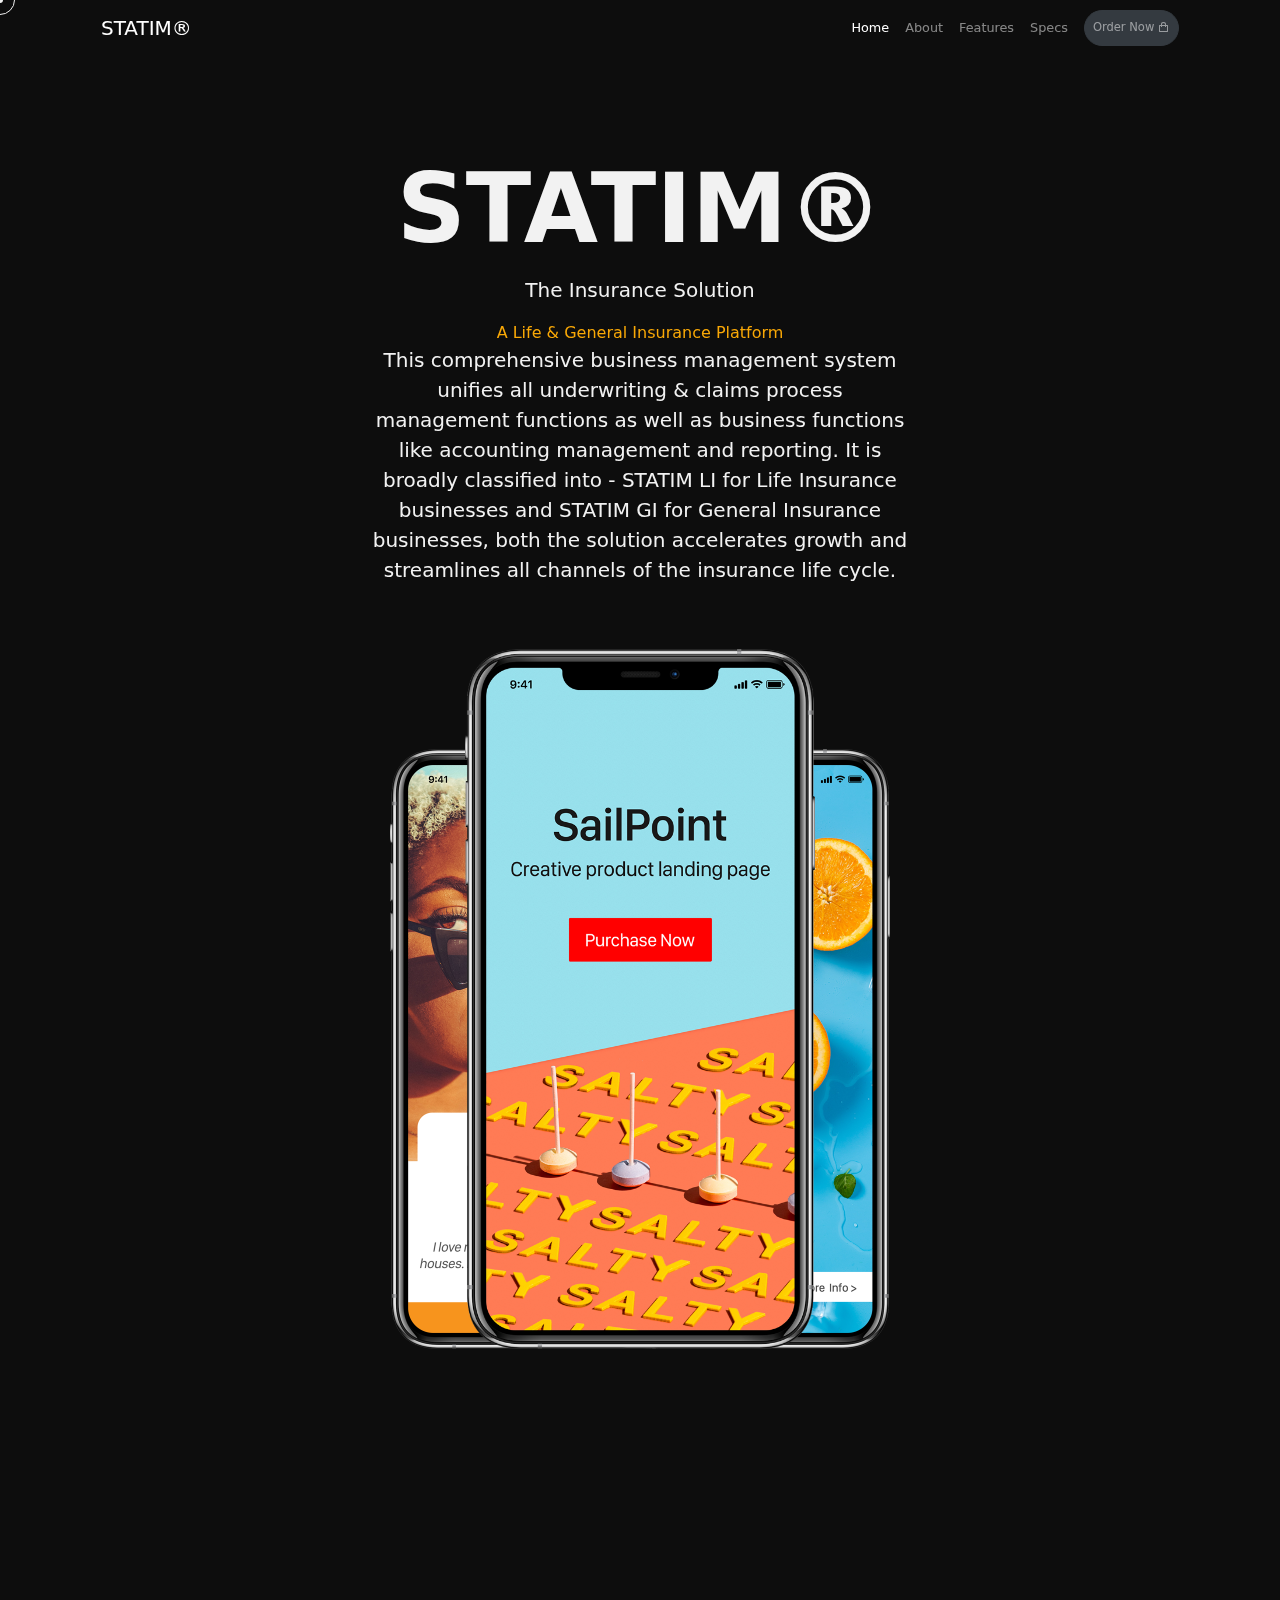
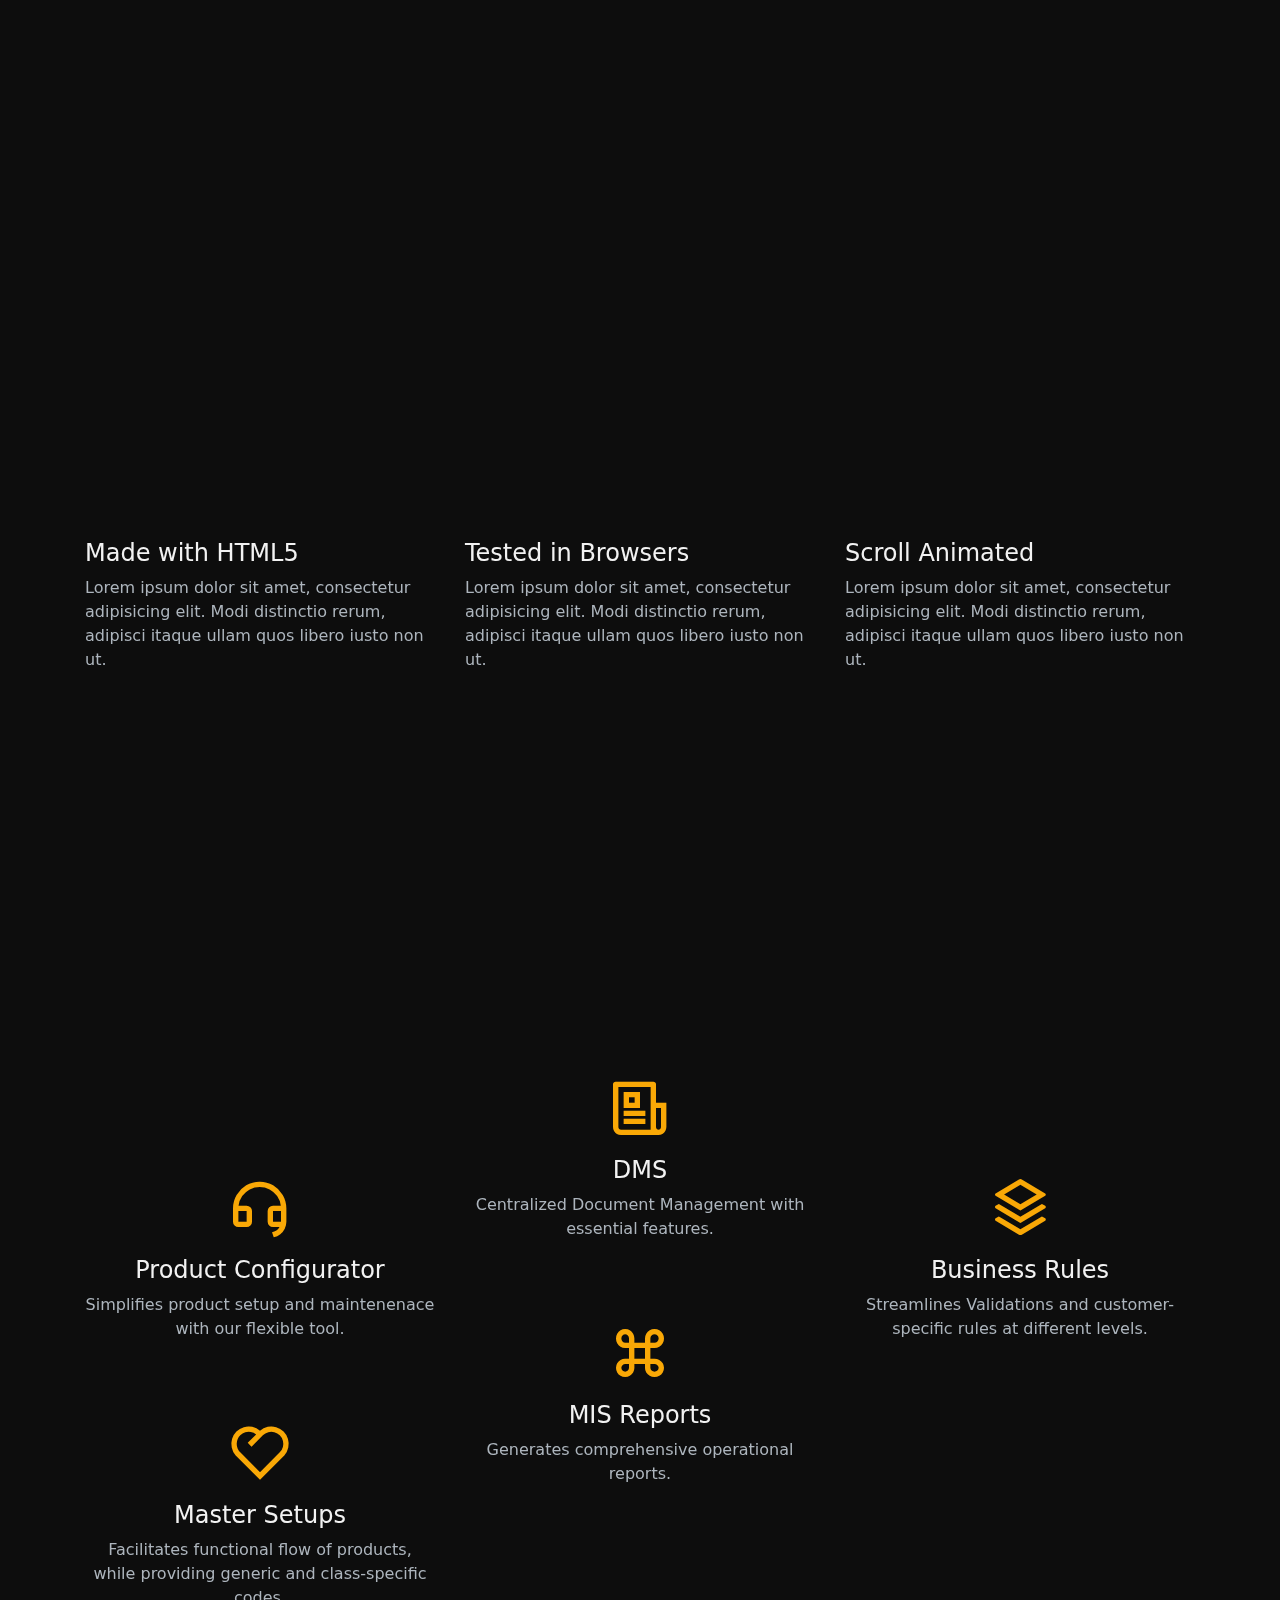
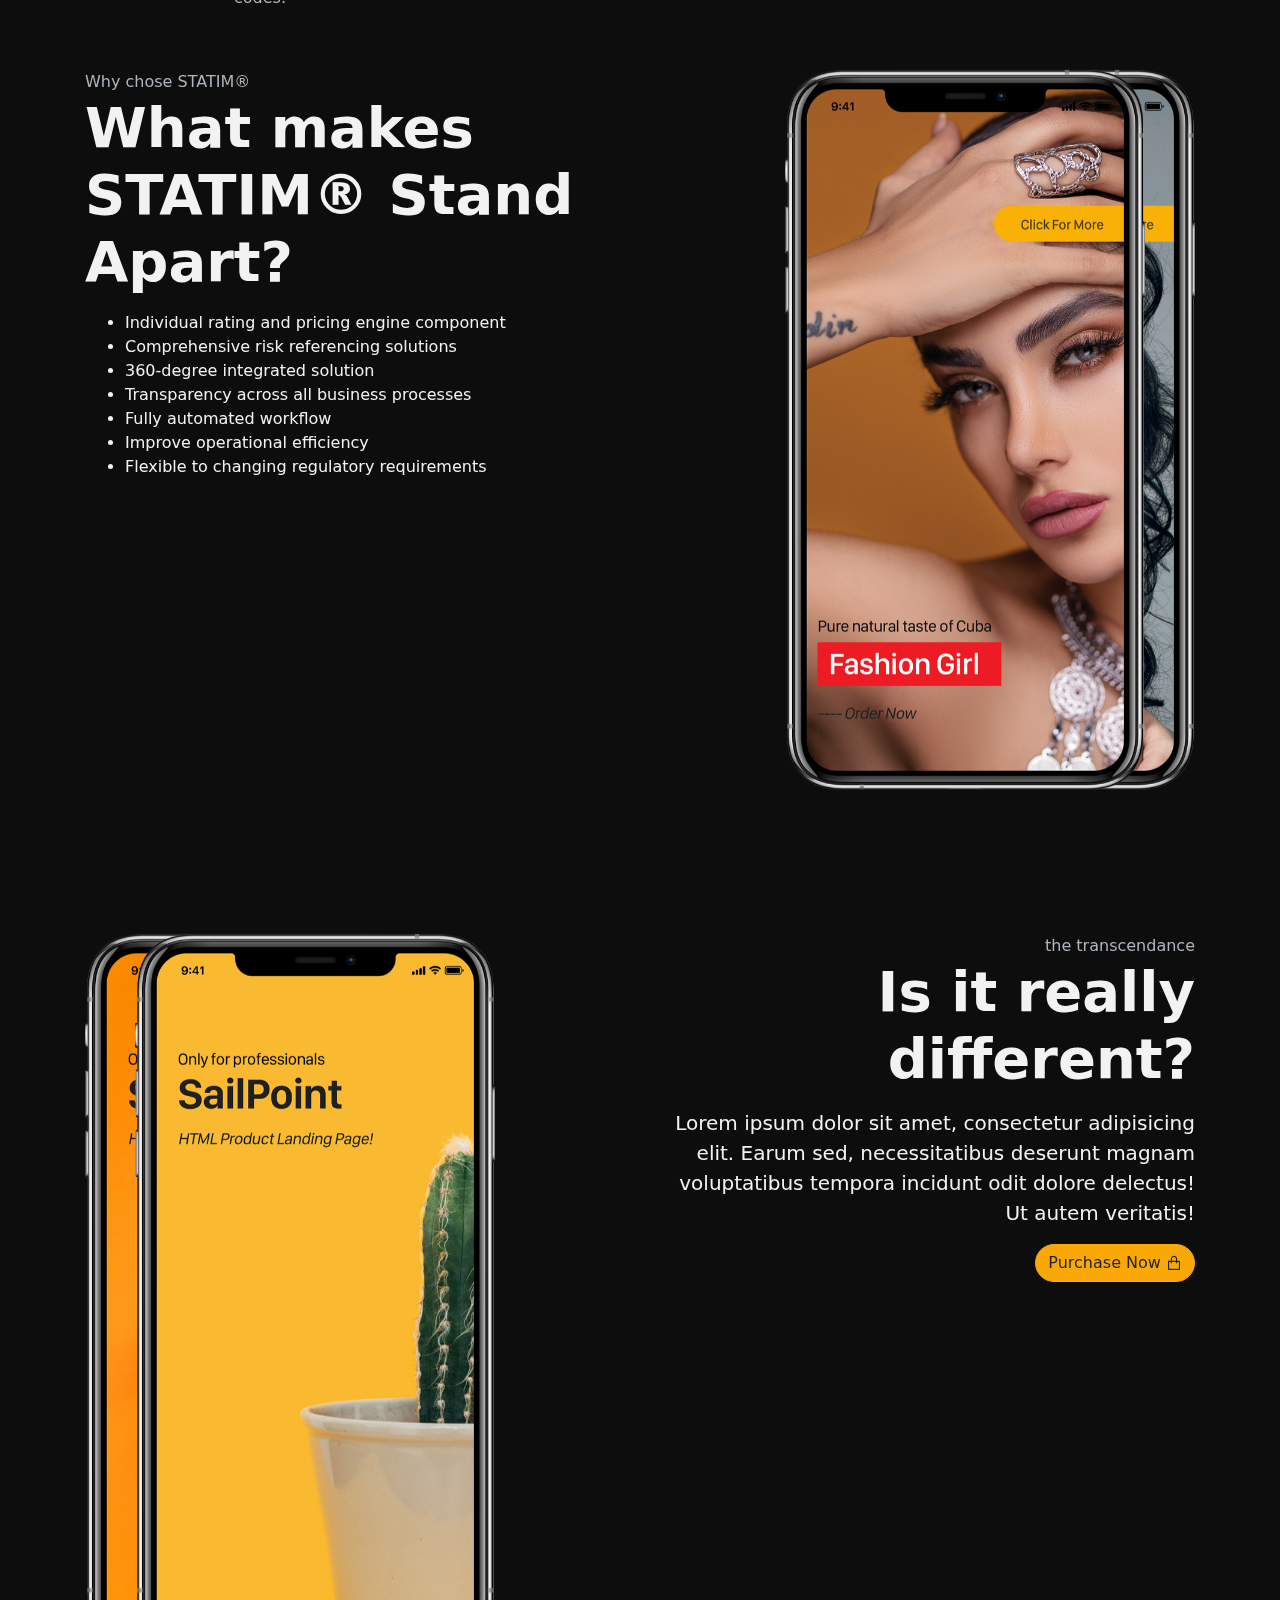
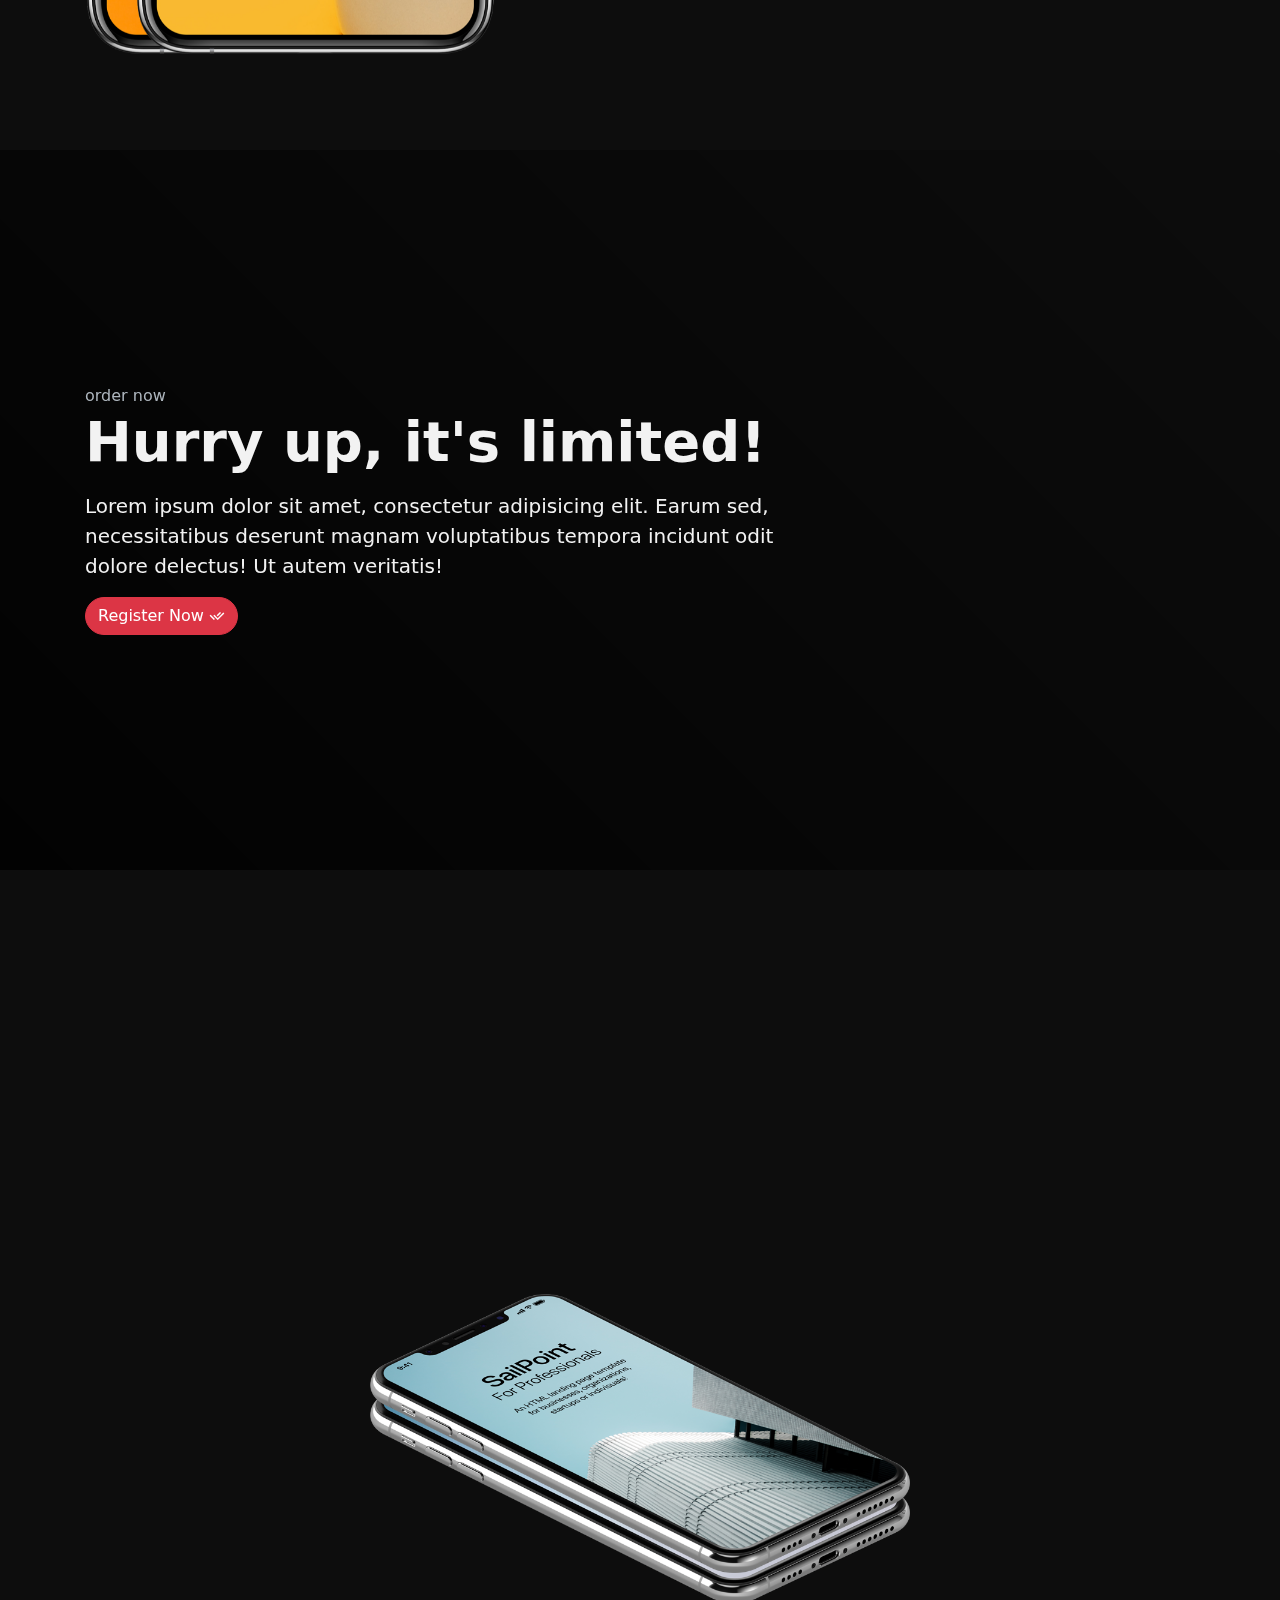
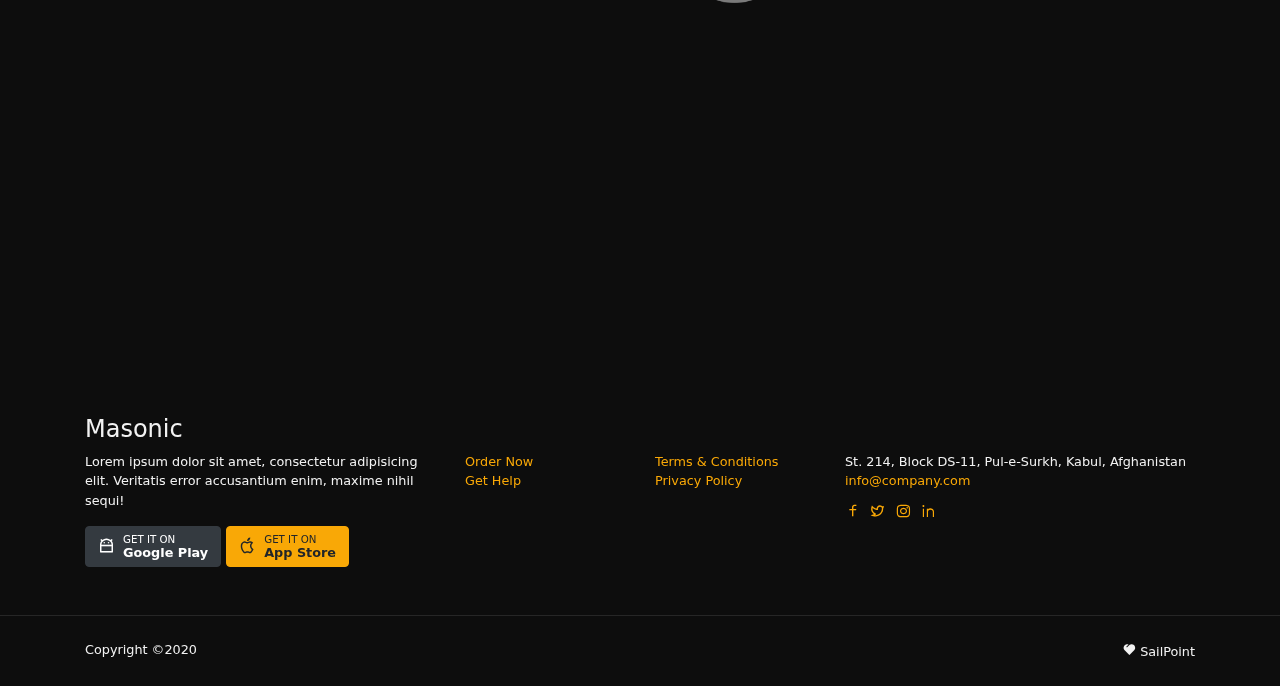
==== sailpoint/index.html @ ee1e0514 "MyInsure" ====
<!doctype html>
<html lang="en-us">
	
<!-- Mirrored from webtrendyio.github.io/sailpoint/index.html by HTTrack Website Copier/3.x [XR&CO'2014], Mon, 08 Jul 2024 09:38:24 GMT -->
<!-- Added by HTTrack --><meta http-equiv="content-type" content="text/html;charset=utf-8" /><!-- /Added by HTTrack -->
<head>
		<meta charset="utf-8">
		<meta http-equiv="x-ua-compatible" content="ie=edge">
		<title>MyInsure</title>
		<meta name="description" content="SailPoint | HTML Product Landing Page is a clean, minimal and modern HTML template for companies and agencies.">
		<meta name="viewport" content="width=device-width, initial-scale=1, shrink-to-fit=no">
		
		
		<!-- Remix Icons -->
		<link rel="stylesheet" type="text/css" href="fonts/remixicon.css">

		<!-- Bootstrap -->
		<link rel="stylesheet" href="scss/bootstrap.css">

		<!-- Main CSS -->
		<link rel="stylesheet" href="css/styles.css">
		
	</head>
	<body>
		<!-- Menubar -->
		<header class="menu-header">
			<div class="container">
				<nav class="navbar navbar-dark small navbar-expand-lg">
					<a class="navbar-brand" href="index.html">STATIM®</a>
					<button class="navbar-toggler" type="button" data-toggle="collapse" data-target="#navbarSupportedContent" aria-controls="navbarSupportedContent" aria-expanded="false" aria-label="Toggle navigation">
					<span class="navbar-toggler-icon"></span>
					</button>
					<div class="collapse navbar-collapse" id="navbarSupportedContent">
						<ul class="navbar-nav ml-auto">
							<li class="nav-item active">
								<a class="nav-link" href="#">Home</a>
							</li>
							<li class="nav-item">
								<a class="nav-link" href="#desc">About</a>
							</li>
							<li class="nav-item">
								<a class="nav-link" href="#features">Features</a>
							</li>
							<li class="nav-item">
								<a class="nav-link" href="#specs">Specs</a>
							</li>
							<li class="nav-item ml-sm-2">
								<a href="#" class="btn-round nav-link btn btn-dark btn-sm">Order Now <i class="ri-shopping-bag-line ri-center"></i></a>
							</li>
						</ul>
					</div>
				</nav>
			</div>
		</header>
		<!-- End Menubar -->
		
		<main>
			
			<!-- Intro Section -->
			<section class="intro mt-5 py-5">
				<div class="container">
					<div class="row lax" data-lax-translate-y="0 0, 400 100">
						<div class="col-sm-6 offset-sm-3 text-center">
							<h1 class="display-1 font-weight-bold">STATIM®</h1>
							<p class="lead">The Insurance Solution</p>
							<a href="#" class="btn-link">A Life & General Insurance Platform</a>
							<p class="lead">This comprehensive business management system unifies all underwriting & claims process management functions as well as business functions like accounting management and reporting. It is broadly classified into - STATIM LI for Life Insurance businesses and STATIM GI for General Insurance businesses, both the solution accelerates growth and streamlines all channels of the insurance life cycle.</p>
						</div>
					</div>
					<!-- Product Preview Images -->
					<div class="row mt-5">
						<div class="col-sm-12 text-center">
							<div class="product-wrapper">
								<img src="img/product-600x1200-3.png" class="scroll-move lax" alt="Product Preview" data-lax-translate-x="0 100, 300 200" data-lax-translate-y="400 0, 1200 -100" />

								<img src="img/product-600x1200-1.png" class="scroll-stable lax" alt="Product Preview" />

								<img src="img/product-600x1200-2.png" class="scroll-move lax" alt="Product Preview" data-lax-translate-x="0 -100, 300 -200" data-lax-translate-y="400 0, 1200 -100" />
							</div>
						</div>
					</div>
					<!-- End Product Preview Images -->
				</div>
			</section>
			<!-- End Intro Section -->

			<!-- Description Section -->
			<section id="desc" class="desc mt-5 py-5">
				<div class="container">
					<div class="row">
						<div class="col-sm-8 offset-sm-2 text-center">
							<div class="text-muted lax" data-lax-preset="fadeInOut">About STATIM®</div>
							<h2 class="display-4 font-weight-bold mb-3 lax" data-lax-preset="fadeInOut">Reimagining the Future of Insurance Process with STATIM®</h2>
							<p class="lead lax" data-lax-preset="fadeInOut">STATIM®, a cloud-powered Life and General Insurance solution is designed to remove complexities for insurance businesses. As a next-gen platform, Statim LI and Statim GI take care of all aspects like sales and distribution, policy administration, claims settlement, and billing management. It perfectly suits the requirements of insurers, agents, brokers, and web aggregators. Our comprehensive business managaemant system unifies all underwriting & claims , policy administartion, customer servicing and reporting.</p>
						</div>
					</div>
					<div class="row mt-5">
						<div class="col-sm-4 lax" data-lax-preset="fadeOut" data-lax-translate-y="(vh*0.5) 0, (vh) 100" data-lax-anchor="self">
							<div class="h4">Made with HTML5</div>
							<p class="font-weight-light text-muted">Lorem ipsum dolor sit amet, consectetur adipisicing elit. Modi distinctio rerum, adipisci itaque ullam quos libero iusto non ut.</p>
						</div>
						<div class="col-sm-4 lax" data-lax-preset="fadeOut" data-lax-translate-y="(vh*0.5) 0, (vh) 100" data-lax-anchor="self">
							<div class="h4">Tested in Browsers</div>
							<p class="font-weight-light text-muted">Lorem ipsum dolor sit amet, consectetur adipisicing elit. Modi distinctio rerum, adipisci itaque ullam quos libero iusto non ut.</p>
						</div>
						<div class="col-sm-4 lax" data-lax-preset="fadeOut" data-lax-translate-y="(vh*0.5) 0, (vh) 100" data-lax-anchor="self">
							<div class="h4">Scroll Animated</div>
							<p class="font-weight-light text-muted">Lorem ipsum dolor sit amet, consectetur adipisicing elit. Modi distinctio rerum, adipisci itaque ullam quos libero iusto non ut.</p>
						</div>
					</div>
				</div>
			</section>
			<!-- End Description Section -->

			<!-- Features Section -->
			<section id="features" class="desc mt-5 py-5">
				<div class="container">
					<div class="row">
						<div class="col-sm-8 offset-sm-2 text-center">
							<div class="text-muted lax" data-lax-preset="fadeInOut">the package</div>
							<h2 class="display-4 font-weight-bold mb-3 lax" data-lax-preset="fadeInOut">STATIM®- Core Application Features</h2>
							<p class="lead lax" data-lax-preset="fadeInOut">Lorem ipsum dolor sit amet, consectetur adipisicing elit. Earum sed, necessitatibus deserunt magnam voluptatibus tempora incidunt odit dolore delectus! Ut autem veritatis!</p>
						</div>
					</div>
					<div class="row mt-5 text-center">
						<!-- Feature Item -->
						<div class="col-sm-4 lax" data-lax-translate-y="(vh*0.2) 0, (vh) 100" data-lax-anchor="self">
							<i class="ri-customer-service-line ri-4x color-primary"></i>
							<div class="h4">Product Configurator</div>
							<p class="font-weight-light text-muted">Simplifies product setup and maintenenace with our flexible tool.</p>
						</div>
						<!-- End Feature Item -->

						<!-- Feature Item -->
						<div class="col-sm-4">
							<i class="ri-newspaper-line ri-4x color-primary"></i>
							<div class="h4">DMS</div>
							<p class="font-weight-light text-muted">Centralized Document Management with essential features.</p>
						</div>
						<!-- End Feature Item -->

						<!-- Feature Item -->
						<div class="col-sm-4 lax" data-lax-translate-y="(vh*0.2) 0, (vh) 100" data-lax-anchor="self">
							<i class="ri-stack-line ri-4x color-primary"></i>
							<div class="h4">Business Rules</div>
							<p class="font-weight-light text-muted">Streamlines Validations and customer-specific rules at different levels.</p>
						</div>
						<!-- End Feature Item -->
					</div>
					<div class="row mt-5 text-center">
						<!-- Feature Item -->
						<div class="col-sm-4 lax" data-lax-translate-y="(vh*0.2) 0, (vh) 100" data-lax-anchor="self">
							<i class="ri-heart-2-line ri-4x color-primary"></i>
							<div class="h4">Master Setups</div>
							<p class="font-weight-light text-muted">Facilitates functional flow of products, while providing generic and class-specific codes.</p>
						</div>
						<!-- End Feature Item -->

						<!-- Feature Item -->
						<div class="col-sm-4">
							<i class="ri-command-line ri-4x color-primary"></i>
							<div class="h4">MIS Reports</div>
							<p class="font-weight-light text-muted">Generates comprehensive operational reports.</p>
						<!-- End Feature Item -->
						</div>

				</div>
			</section>
			<!-- End Features Section -->

			<!-- Info Section -->
			<section class="info mt-5 py-5">
				<div class="container">
					<div class="row">
						<div class="col-sm-6 lax mb-5 mb-sm-0" data-lax-preset="lazy">
							<div class="text-muted">Why chose STATIM®</div>
							<h2 class="display-4 font-weight-bold mb-3">What makes STATIM® Stand Apart?</h2>
							<ul class="list-square">
								<li>Individual rating and pricing engine component</li>
								<li>Comprehensive risk referencing solutions</li>
								<li>360-degree integrated solution</li>
								<li>Transparency across all business processes</li>
								<li>Fully automated workflow</li>
								<li>Improve operational efficiency</li>
								<li>Flexible to changing regulatory requirements</li>
							</ul>
							
						</div>
						<div class="col-sm-6 mt-5 mt-sm-0 text-right">
							<div class="img-wrapper mt-5 mt-sm-0 d-inline-block">
								<img src="img/product-600x1200-4.png" class="img-fluid max-vh-80 lax" data-lax-translate-x="(vh*0.2) -150, (vh*0.5) -50" data-lax-anchor="self" alt="Product Preview" />
								<img src="img/product-600x1200-5.png" class="img-fluid max-vh-80 absolute lax" data-lax-translate-x="" data-lax-anchor="self" alt="Product Preview" />
							</div>
						</div>
					</div>
				</div>
			</section>
			<!-- End Info Section -->

			<!-- Info Section -->
			<section class="info mt-5 py-5">
				<div class="container">
					<div class="row">
						<div class="col-sm-6">
							<div class="img-wrapper">
								<img src="img/product-600x1200-6.png" class="img-fluid max-vh-80 lax" data-lax-translate-x="(vh*0.2) 150, (vh*0.5) 50" data-lax-anchor="self" alt="Product Preview" />
								<img src="img/product-600x1200-7.png" class="img-fluid max-vh-80 absolute lax" data-lax-translate-x="" data-lax-anchor="self" alt="Product Preview" />
							</div>
						</div>
						<div class="col-sm-6 my-5 my-sm-0 text-right lax" data-lax-preset="lazy">
							<div class="text-muted">the transcendance</div>
							<h2 class="display-4 font-weight-bold mb-3">Is it really different?</h2>
							<p class="lead">Lorem ipsum dolor sit amet, consectetur adipisicing elit. Earum sed, necessitatibus deserunt magnam voluptatibus tempora incidunt odit dolore delectus! Ut autem veritatis!</p>
							<a href="#" class="btn-round btn btn-warning">Purchase Now <i class="ri-shopping-bag-line ri-center"></i></a>
						</div>
					</div>
				</div>
			</section>
			<!-- End Info Section -->

			<!-- Call to Action Section -->
			<section class="cta mt-5 py-5">
				<div class="container">
					<div class="row">
						<div class="col-sm-8">
							<div class="text-muted">order now</div>
							<h2 class="display-4 font-weight-bold mb-3">Hurry up, it's limited!</h2>
							<p class="lead">Lorem ipsum dolor sit amet, consectetur adipisicing elit. Earum sed, necessitatibus deserunt magnam voluptatibus tempora incidunt odit dolore delectus! Ut autem veritatis!</p>
							<a href="#" class="btn-round btn btn-danger">Register Now <i class="ri-check-double-line ri-center"></i></a>
						</div>
					</div>
				</div>
			</section>
			<!-- End Call to Action Section -->

			<!-- Specs Section -->
			<section id="specs" class="specs mt-5 py-5">
				<div class="container">
					<div class="row">
						<div class="col-sm-8 offset-sm-2 text-center">
							<div class="text-muted lax" data-lax-preset="fadeInOut">Get it now</div>
							<h2 class="display-4 font-weight-bold mb-3 lax" data-lax-preset="fadeInOut">50% Discount til April 2020!</h2>
							<p class="lead lax" data-lax-preset="fadeInOut">Lorem ipsum dolor sit amet, consectetur adipisicing elit. Earum sed, necessitatibus deserunt magnam voluptatibus tempora incidunt odit dolore delectus! Ut autem veritatis!</p>
						</div>
					</div>
					<div class="row mt-5">
						<div class="col-sm-3 text-right">
							<div class="info lax" data-lax-translate-x="300 0, 500 -100" data-lax-opacity="300 1, 500 0" data-lax-anchor="self">
								<div class="text-muted">Performance Speed:</div>
								<div class="display-4 font-weight-bold">4x</div>
								<p class="font-italic font-weight-light">Lorem ipsum dolor sit amet, consectetur adipisicing elit. Libero!</p>
							</div>

							<div class="info mt-5 lax" data-lax-translate-x="300 0, 500 -100" data-lax-opacity="300 1, 500 0" data-lax-anchor="self">
								<div class="text-muted">Available Icons:</div>
								<div class="display-4 font-weight-bold">1976</div>
								<p class="font-italic font-weight-light">Including line and flat icons, all at one place in RemixIcon.</p>
							</div>

							<div class="info mt-5 lax" data-lax-translate-x="300 0, 500 -100" data-lax-opacity="300 1, 500 0" data-lax-anchor="self">
								<div class="text-muted">Downloaded:</div>
								<div class="display-4 font-weight-bold">+300K</div>
								<p class="font-italic font-weight-light">It's been one of the most downloaded apps on app store!.</p>
							</div>
						</div>
						<div class="col-sm-6 mb-sm-large lax" data-lax-preset="lazy">
							<div class="img-wrapper">
								<img src="img/usecase-900x465-3.png" class="img-fluid" alt="Product Preview" />
								<img src="img/usecase-900x465-4.png" class="img-fluid absolute lax" data-lax-translate-y="(vh*0.2) 100, (vh*0.5) 0" data-lax-anchor="self" alt="Product Preview" />
							</div>
						</div>
						<div class="col-sm-3">
							<div class="info lax" data-lax-translate-x="300 0, 500 100" data-lax-opacity="300 1, 500 0" data-lax-anchor="self">
								<div class="text-muted">Bootstrap:</div>
								<div class="display-4 font-weight-bold">4.x</div>
								<p class="font-italic font-weight-light">Lorem ipsum dolor sit amet, consectetur adipisicing elit. Libero!</p>
							</div>

							<div class="info mt-5 lax" data-lax-translate-x="300 0, 500 100" data-lax-opacity="300 1, 500 0" data-lax-anchor="self">
								<div class="text-muted">RemixIcon:</div>
								<div class="display-4 font-weight-bold">2.2.0</div>
								<p class="font-italic font-weight-light">Including line and flat icons, all at one place in RemixIcon.</p>
							</div>

							<div class="info mt-5 lax" data-lax-translate-x="300 0, 500 100" data-lax-opacity="300 1, 500 0" data-lax-anchor="self">
								<div class="text-muted">Active Installs:</div>
								<div class="display-4 font-weight-bold">500K</div>
								<p class="font-italic font-weight-light">It's been one of the most downloaded apps on app store!.</p>
							</div>
						</div>
					</div>
				</div>
			</section>
			<!-- End Specs Section -->

		</main>
		
		<!-- Footer -->
		<footer class="pt-5">
			<div class="container py-5">
				<div class="row">
					<div class="col-sm-4">
						<h4>Masonic</h4>
					</div>
				</div>
				<div class="row">
					<div class="col-sm-4">
						<p class="small font-weight-light">Lorem ipsum dolor sit amet, consectetur adipisicing elit. Veritatis error accusantium enim, maxime nihil sequi!</p>
						<a href="#" class="app-btn btn btn-dark">
							<i class="ri-android-line ri-lg"></i>
							<div class="ml-2">
								<div class="small text-uppercase">Get it on</div>
								<div class="font-weight-bold">Google Play</div>
							</div>
						</a>
						<a href="#" class="app-btn btn btn-warning">
							<i class="ri-apple-line ri-lg"></i>
							<div class="ml-2">
								<div class="small text-uppercase">Get it on</div>
								<div class="font-weight-bold">App Store</div>
							</div>
						</a>
					</div>
					<div class="col-sm-2 mt-4 mt-sm-0">
						<ul class="list-unstyled small">
							<li><a href="#">Order Now</a></li>
							<li><a href="#">Get Help</a></li>
						</ul>
					</div>
					<div class="col-sm-2 mt-4 mt-sm-0">
						<ul class="list-unstyled small">
							<li><a href="#">Terms & Conditions</a></li>
							<li><a href="#">Privacy Policy</a></li>
						</ul>
					</div>
					<div class="col-sm-4 mt-4 mt-sm-0">
						<div class="small">
							<address class="d-inline-block mb-0">St. 214, Block DS-11, Pul-e-Surkh, Kabul, Afghanistan</address>
						</div>
						<div class="small">
							<a href="mailto:info@company.com">info@company.com</a>
						</div>
						<div class="social-media mt-2">
							<a href="#" target="_blank" class="mr-1">
								<i class="ri-facebook-line"></i>
							</a>
							<a href="#" target="_blank" class="mr-1">
								<i class="ri-twitter-line"></i>
							</a>
							<a href="#" target="_blank" class="mr-1">
								<i class="ri-instagram-line"></i>
							</a>
							<a href="#" target="_blank" class="mr-1">
								<i class="ri-linkedin-line"></i>
							</a>
						</div>
					</div>
				</div>
			</div>
			<div class="cp py-4 small">
				<div class="container">
					<div class="row text-center text-sm-left">
						<div class="col-sm-6">
							Copyright ©2020
						</div>
						<div class="col-sm-6 text-sm-right mt-2 mt-sm-0">
							<i class="ri-heart-2-fill primary-color"></i> SailPoint
						</div>
					</div>
				</div>
			</div>
		</footer>
		<!-- End Footer -->
		
		<!-- JQuery -->
		<script src="js/jquery-3.4.1.min.js"></script>

		<!-- Custom Cursor Script -->
		<script src="js/custom-cursor.js"></script>

		<!-- Bootstrap -->
		<script src="js/bootstrap.min.js"></script>

		<!-- Lax -->
		<script src="js/lax.js"></script>
		
		<!-- Main JavaScript -->
		<script src="js/script.js"></script>
	</body>

<!-- Mirrored from webtrendyio.github.io/sailpoint/index.html by HTTrack Website Copier/3.x [XR&CO'2014], Mon, 08 Jul 2024 09:38:29 GMT -->
</html>
---- sailpoint/css/styles.css ----
@charset "UTF-8";
/*!
 * SailPoint | HTML Product Landing Page
 * Version: 1.0.0
 * Created: 01 Feb 2020
 * Last Update: 01 Feb 2020
 * Author: Web_Trendy
 * Copyright 2019 © Web_Trendy (https://codecanyon.net/user/web_trendy/portfolio)
 * Licensed under Envato (https://codecanyon.net/licenses/standard)
 *
 * "Life is balance of holding on and letting go." --Rumi
 *
 */
/*------------------------------------------------------------------
[Table of contents]

1.0 Variables
2.0 Google Fonts
3.0 Set Font-families
4.0 Custom Cursor Styles
5.0 General Styles
6.0 Home Page
7.0 About Page
8.0 Services Page
9.0 Works Page
10.0 Contact Page
11.0 Media Queries

-------------------------------------------------------------------*/
/*--------------------------------------------------------------
1.0 Variables
--------------------------------------------------------------*/
/*--------------------------------------------------------------
2.0 Google Fonts
--------------------------------------------------------------*/
/*To change the fonts, get the font link from (https://www.google.com/fonts) and replace with this line, then update the font-family section below.*/
@import url("https://fonts.googleapis.com/css?family=Open+Sans:400,600,700&amp;display=swap");
/*--------------------------------------------------------------
3.0 Set Font-families
--------------------------------------------------------------*/
body {
  font-family: system-ui, -apple-system, BlinkMacSystemFont, 'Segoe UI', Roboto, Oxygen, Ubuntu, Cantarell, 'Open Sans', 'Helvetica Neue', sans-serif;
  background-color: #0d0d0d;
  color: #f2f2f2;
  overflow-x: hidden; }

/*--------------------------------------------------------------
4.0 Custom Cursor Styles
--------------------------------------------------------------*/
.custom-cursor {
  cursor: none;
  --top: 0;
  --left: 0;
  --cursor-width: 30px;
  --color: #000000;
  --blending-mode: normal; }
  .custom-cursor .cursor > div {
    -webkit-box-sizing: border-box;
            box-sizing: border-box; }
  .custom-cursor .cursor div, .custom-cursor .cursor img, .custom-cursor .cursor svg {
    position: fixed;
    pointer-events: none;
    z-index: 999999;
    mix-blend-mode: var(--blending-mode); }

/*Cursor 1*/
.cursor-1 .cursor .cursor-el1 {
  width: var(--cursor-width);
  height: var(--cursor-width);
  border: calc(var(--cursor-width)/25) solid var(--color);
  border-radius: 50%;
  top: calc(var(--cursor-width)/-2);
  left: calc(var(--cursor-width)/-2);
  -webkit-transition: all 200ms cubic-bezier(0.18, 0.89, 0.32, 1.28);
  transition: all 200ms cubic-bezier(0.18, 0.89, 0.32, 1.28); }
.cursor-1 .cursor .cursor-el2 {
  width: calc(var(--cursor-width)/5);
  height: calc(var(--cursor-width)/5);
  border-radius: 50%;
  background-color: var(--color);
  top: calc(var(--cursor-width)/-10);
  left: calc(var(--cursor-width)/-10); }
.cursor-1.onlink .cursor .cursor-el1 {
  opacity: 0; }
.cursor-1.onlink .cursor .cursor-el2 {
  opacity: 0; }

/*--------------------------------------------------------------
5.0 General Styles
--------------------------------------------------------------*/
.btn-link {
  position: relative;
  color: #f9a806; }
  .btn-link:before {
    content: '';
    position: absolute;
    left: 0;
    bottom: -5px;
    width: 0;
    height: 2px;
    background-color: #00e6bf;
    -webkit-transition: all 600ms ease;
    transition: all 600ms ease; }
  .btn-link:hover, .btn-link:focus {
    text-decoration: none;
    color: #00e6bf; }
    .btn-link:hover:before, .btn-link:focus:before {
      width: 100%; }

.color-primary {
  color: #f9a806; }

.btn-round {
  border-radius: 150px; }

.menu-header .btn {
  font-size: 0.9em;
  font-weight: 300; }

/*--------------------------------------------------------------
6.0 Page Styles
--------------------------------------------------------------*/
/*Intro Section*/
.intro .product-wrapper {
  position: relative;
  display: inline-block; }
  .intro .product-wrapper img {
    width: 300px; }
  .intro .product-wrapper .scroll-stable {
    position: relative;
    z-index: 99;
    width: 350px; }
.intro .scroll-move {
  position: absolute;
  bottom: 0;
  left: 50%;
  margin-left: -150px; }

/*Info Section*/
.info .img-wrapper {
  position: relative; }
  .info .img-wrapper .absolute {
    position: absolute;
    left: 0;
    top: 0;
    z-index: -1; }
.info .max-vh-80 {
  max-height: 80vh; }

/*Call to Action Section*/
.cta {
  min-height: 80vh;
  display: -webkit-box;
  display: -ms-flexbox;
  display: flex;
  -webkit-box-align: center;
      -ms-flex-align: center;
          align-items: center;
  position: relative;
  background-image: url(../img/background-900x500.jpg);
  background-size: cover;
  background-repeat: no-repeat;
  background-attachment: fixed; }
  .cta:before {
    content: '';
    position: absolute;
    left: 0;
    top: 0;
    width: 100%;
    height: 100%;
    background: linear-gradient(45deg, rgba(0, 0, 0, 0.8), transparent); }

/*Specs Section*/
.specs .img-wrapper {
  position: relative; }
  .specs .img-wrapper .absolute {
    position: absolute;
    left: 0;
    top: 30px;
    z-index: -1; }

/*Footer*/
footer .app-btn {
  display: -webkit-inline-box;
  display: -ms-inline-flexbox;
  display: inline-flex;
  -webkit-box-align: center;
      -ms-flex-align: center;
          align-items: center;
  line-height: 1.2;
  text-align: left;
  font-size: 80%; }
footer .btn-warning:hover, footer .btn-warning:focus {
  color: #0d0d0d; }
footer .social-media a {
  text-decoration: none; }
footer a:not(.btn) {
  color: #f9a806; }
  footer a:not(.btn):hover, footer a:not(.btn):focus {
    color: #00e6bf; }
footer .cp {
  border-top: 1px solid #262626; }

/*--------------------------------------------------------------
11.0 Media Queries
--------------------------------------------------------------*/
@media only screen and (max-width: 991px) {
  .intro .display-1 {
    font-size: 3rem; }
  .intro .product-wrapper img {
    width: 160px; }
  .intro .product-wrapper .scroll-stable {
    width: 220px; }
  .intro .scroll-move {
    position: absolute;
    bottom: 0;
    left: 50%;
    margin-left: -80px; }

  .mb-sm-large {
    margin-bottom: 250px; }

  .cursor {
    display: none; } 

  }
/* :) Let's meke internet BEAUTIFUL*/
/*
 _       __     __       ______                    __
| |     / /__  / /_     /_  __/_______  ____  ____/ /_  __
| | /| / / _ \/ __ \     / / / ___/ _ \/ __ \/ __  / / / /
| |/ |/ /  __/ /_/ /    / / / /  /  __/ / / / /_/ / /_/ /
|__/|__/\___/_.___/    /_/ /_/   \___/_/ /_/\__,_/\__, /
                                                 /____/
*/

/*# sourceMappingURL=styles.css.map */
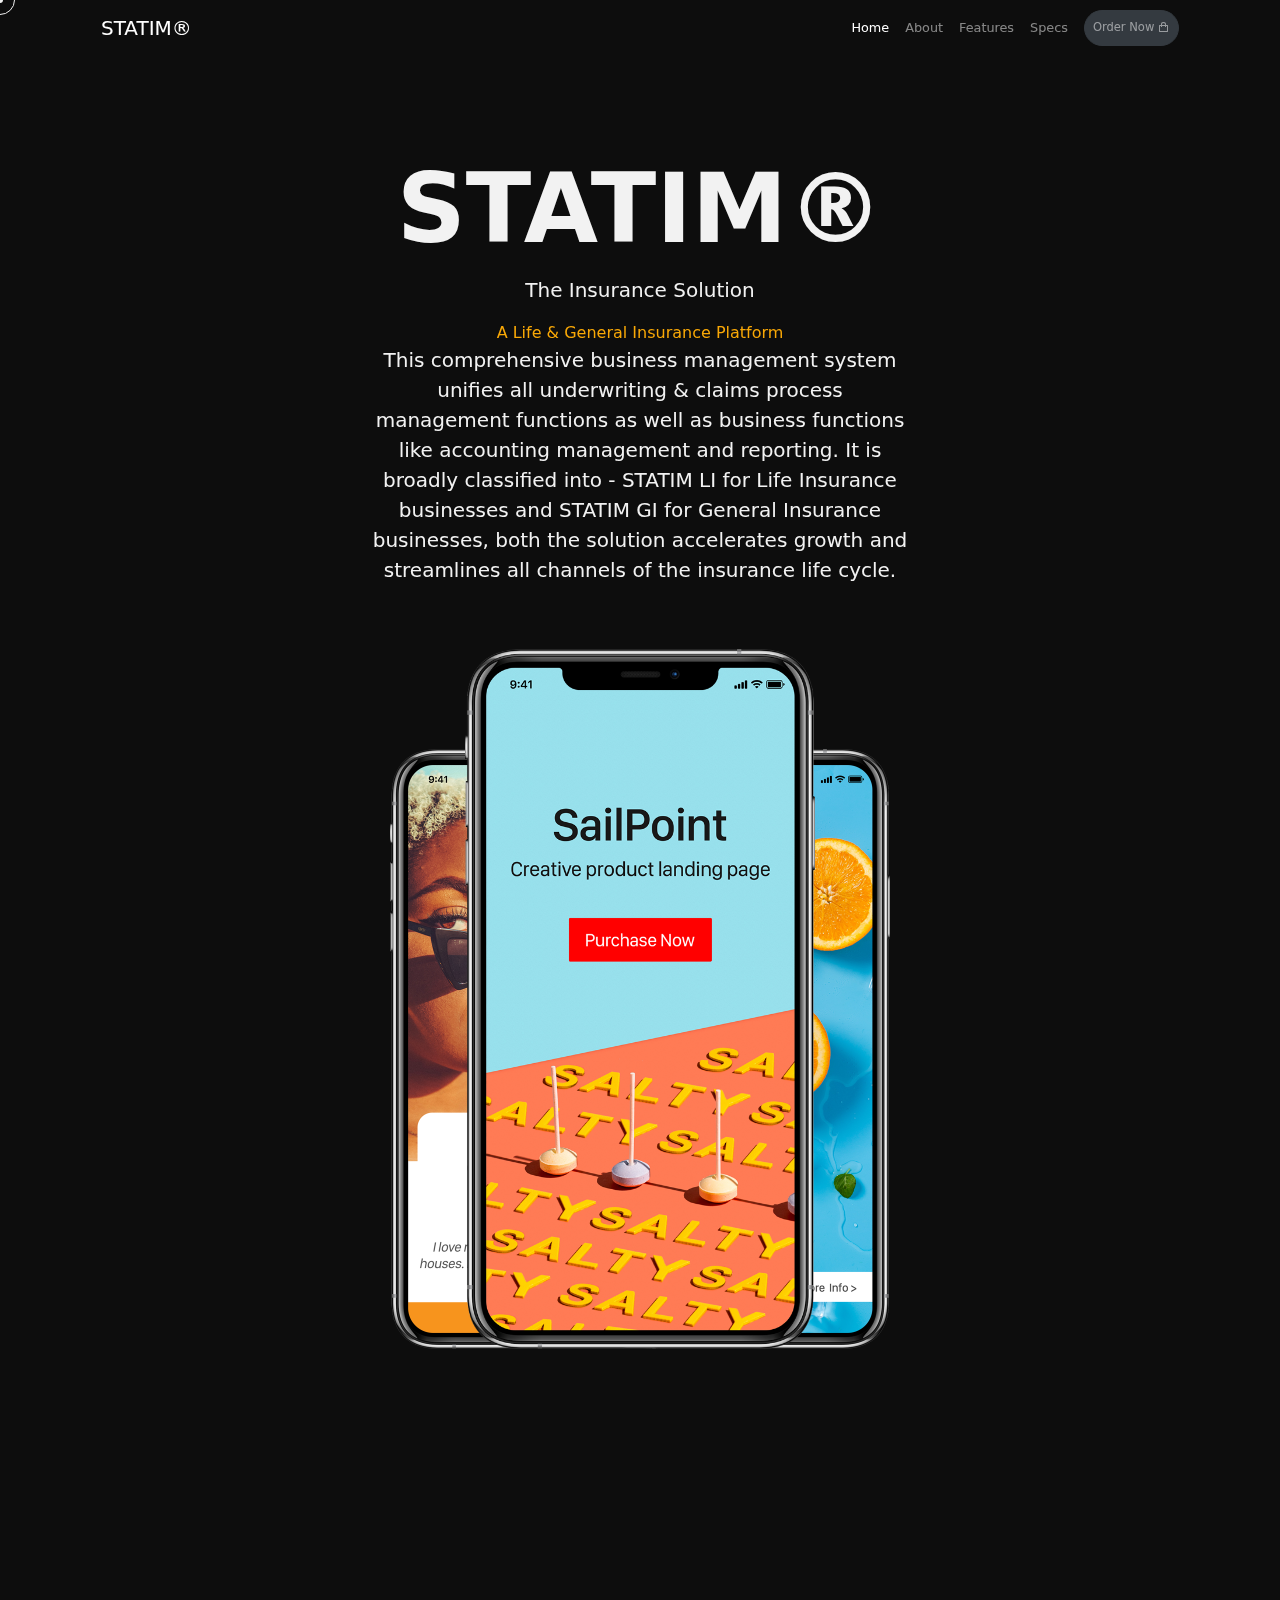
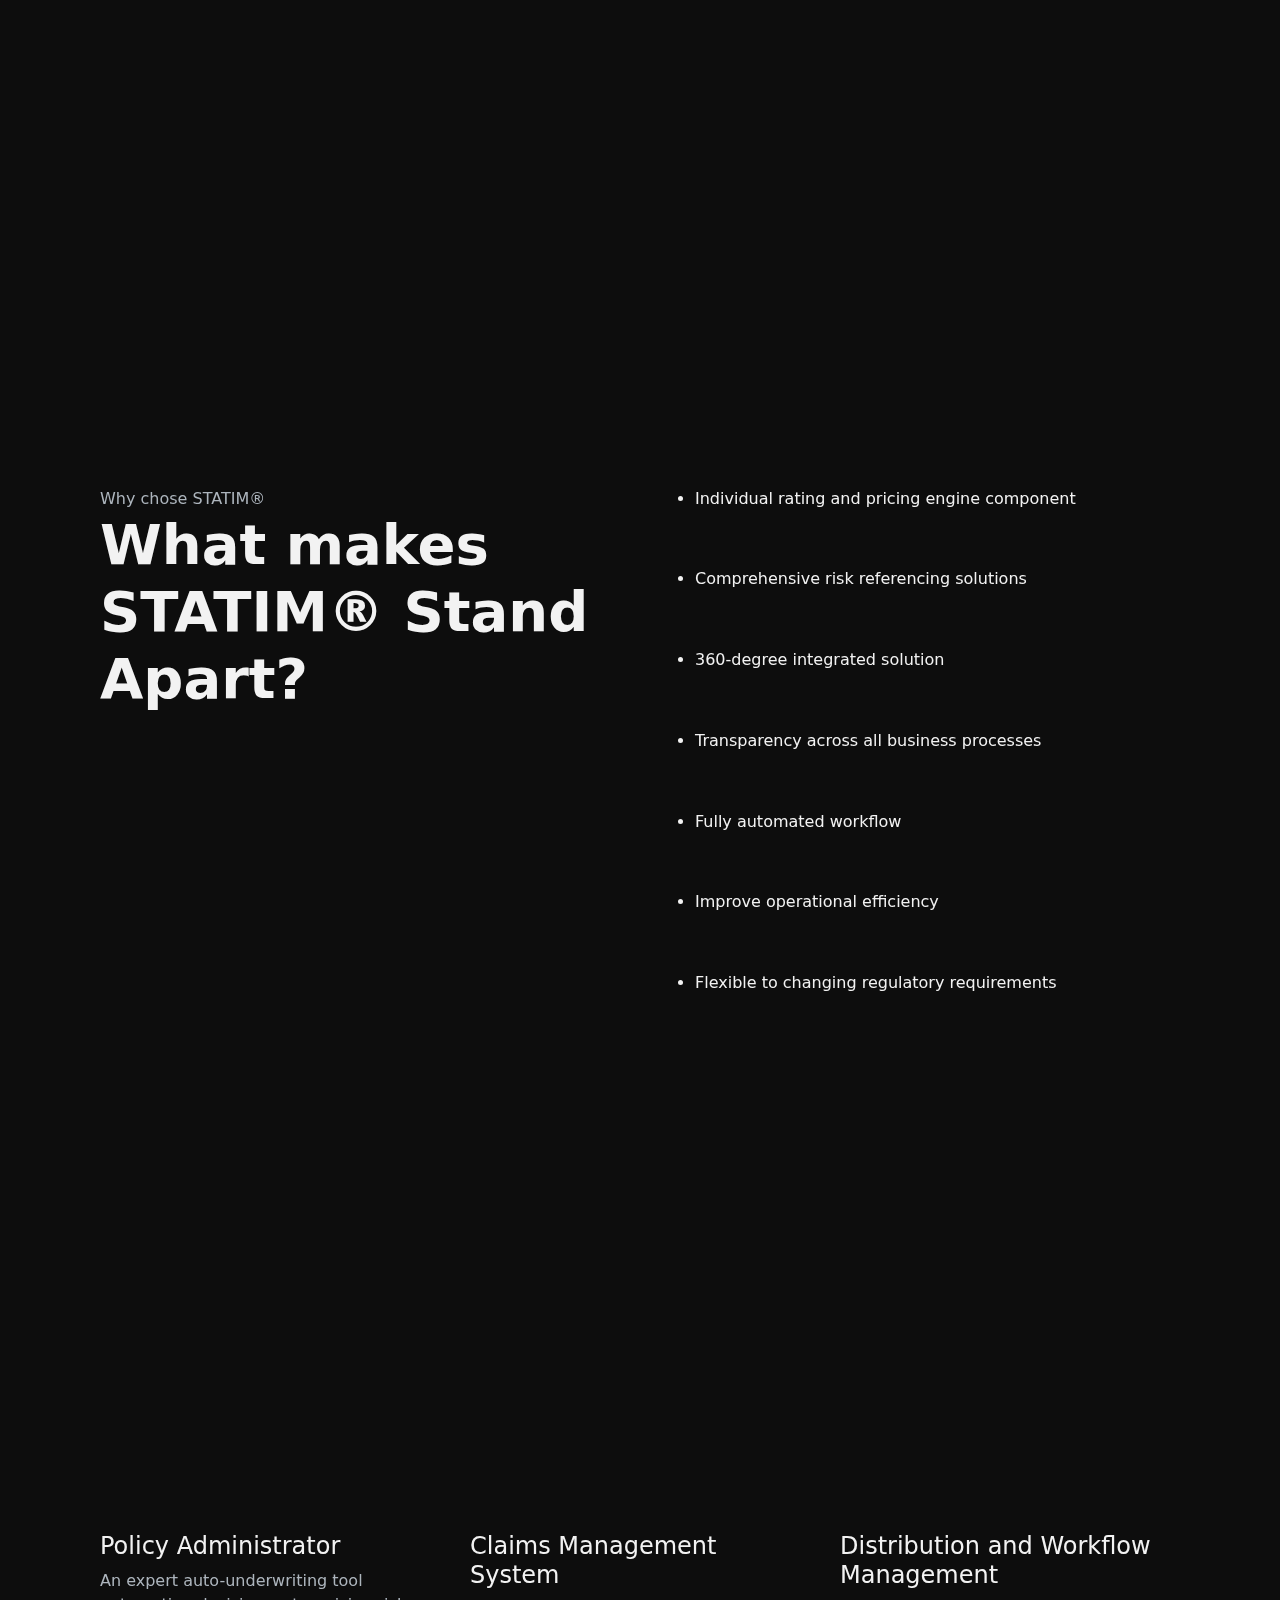
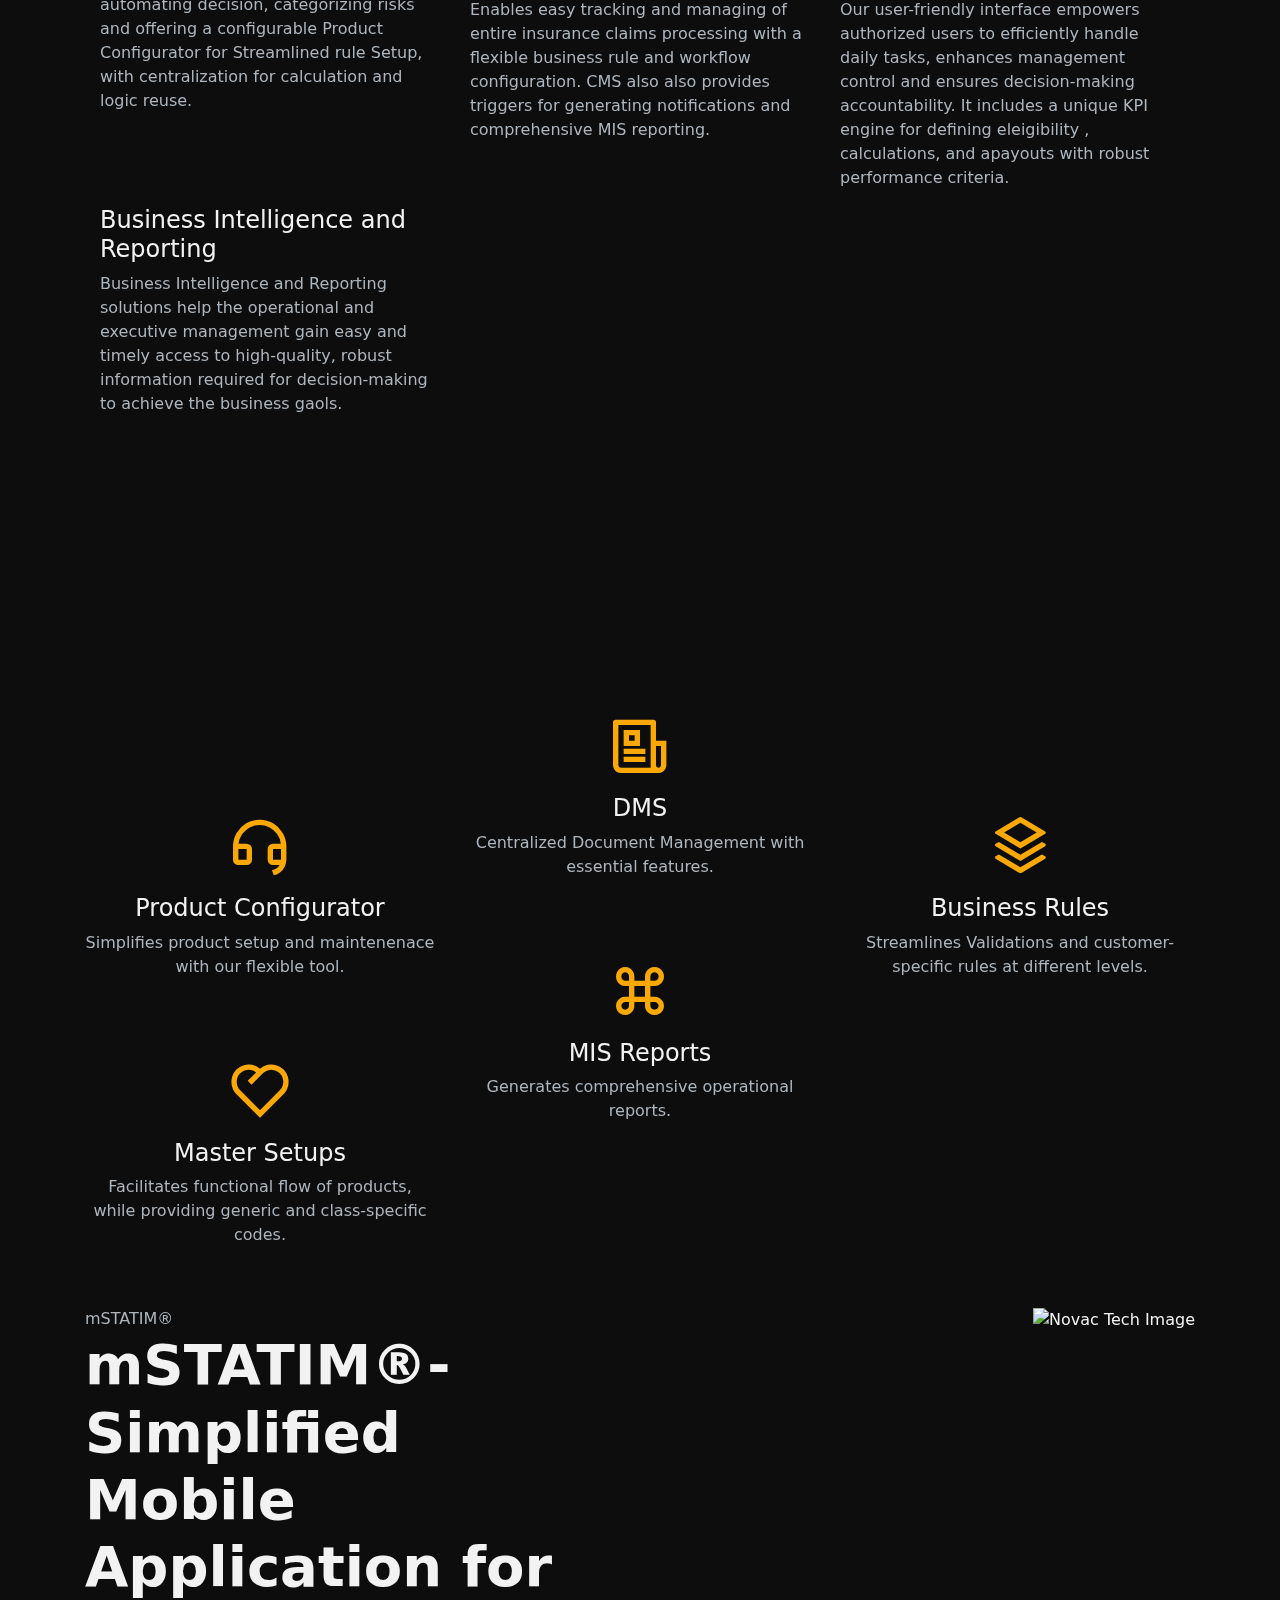
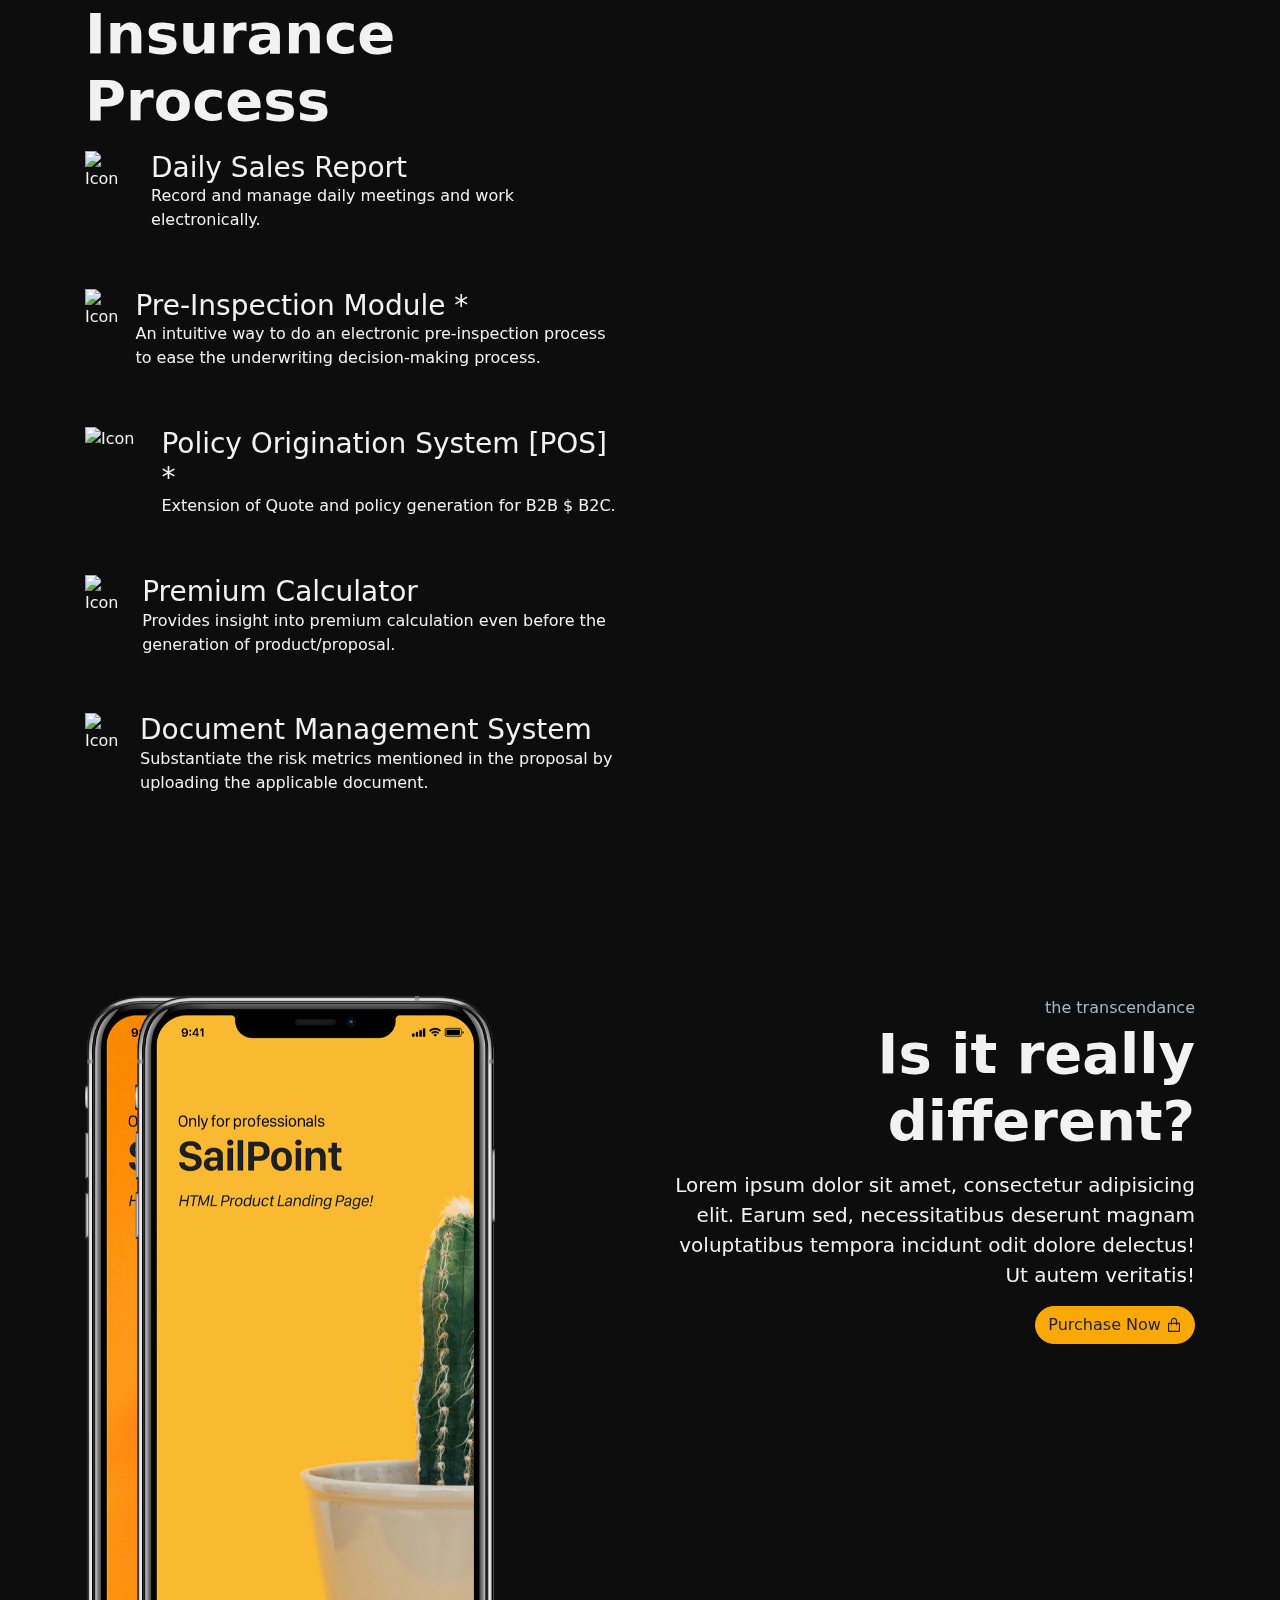
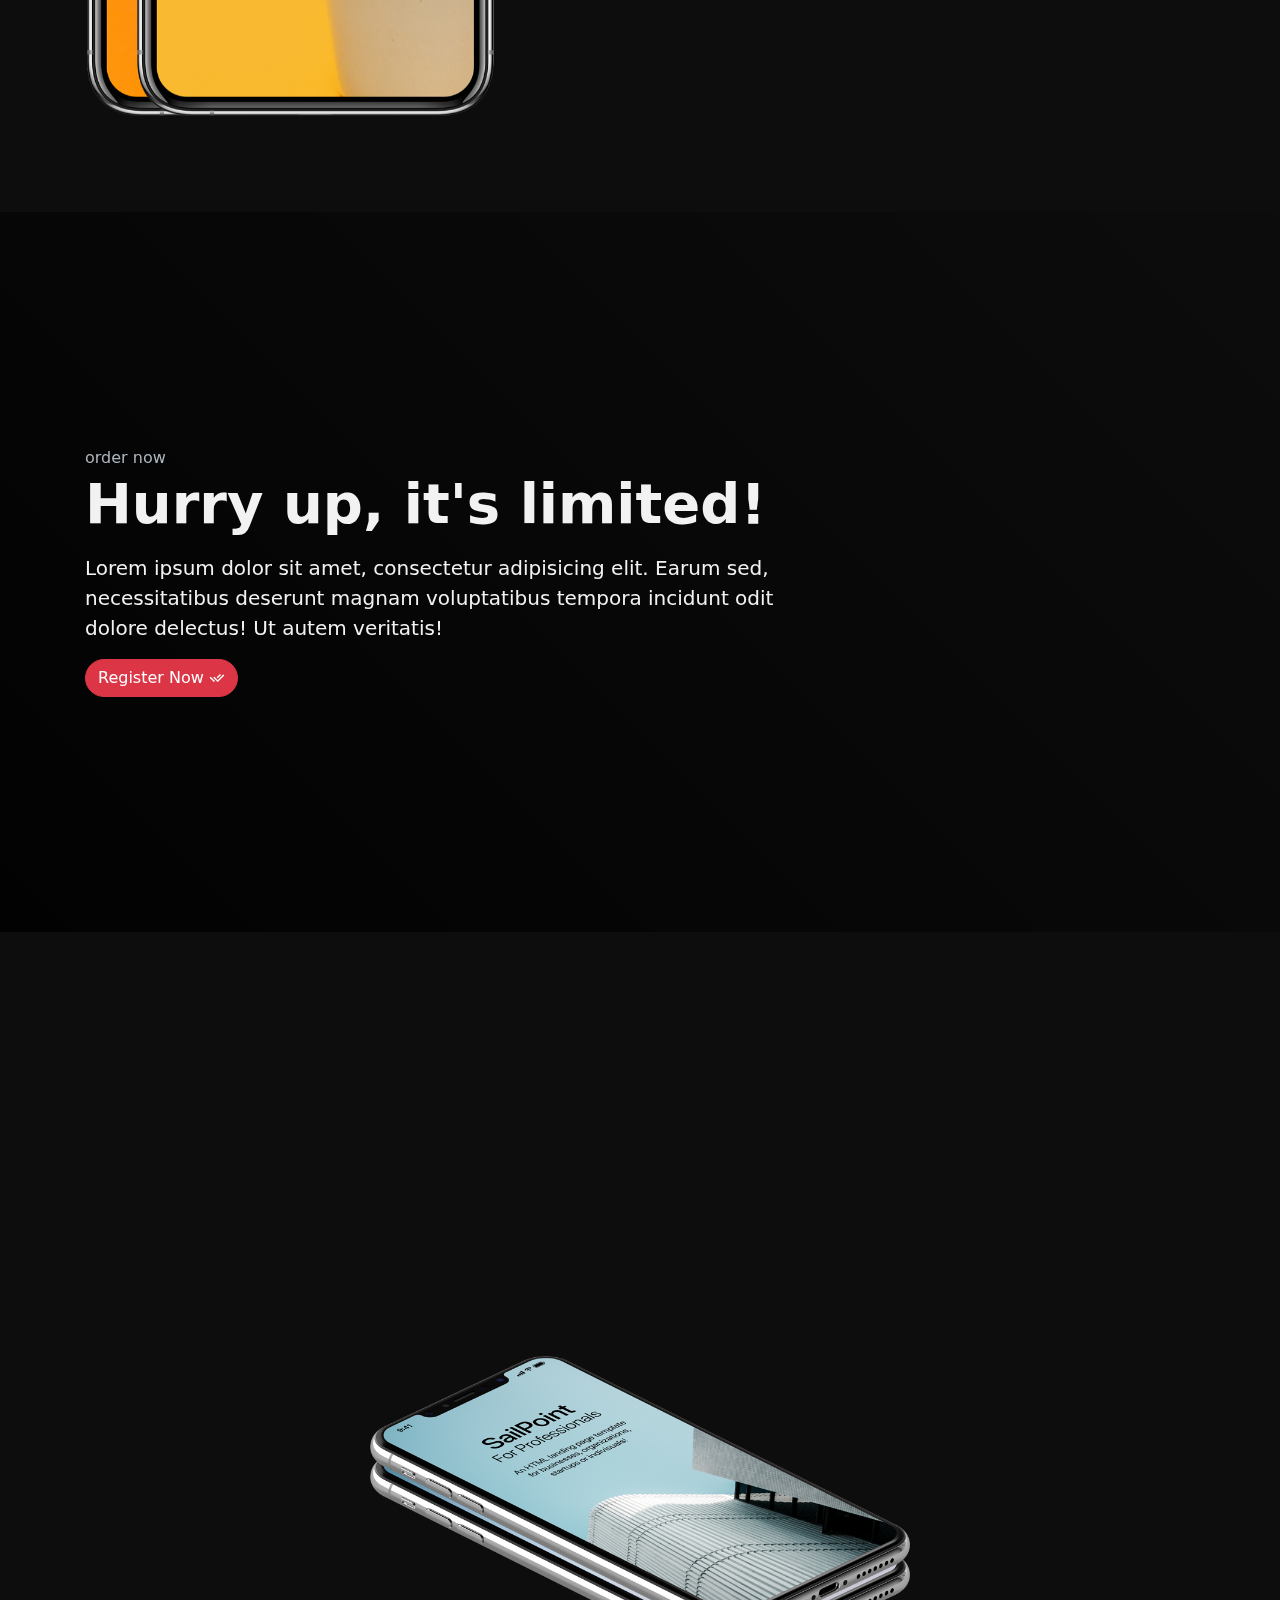
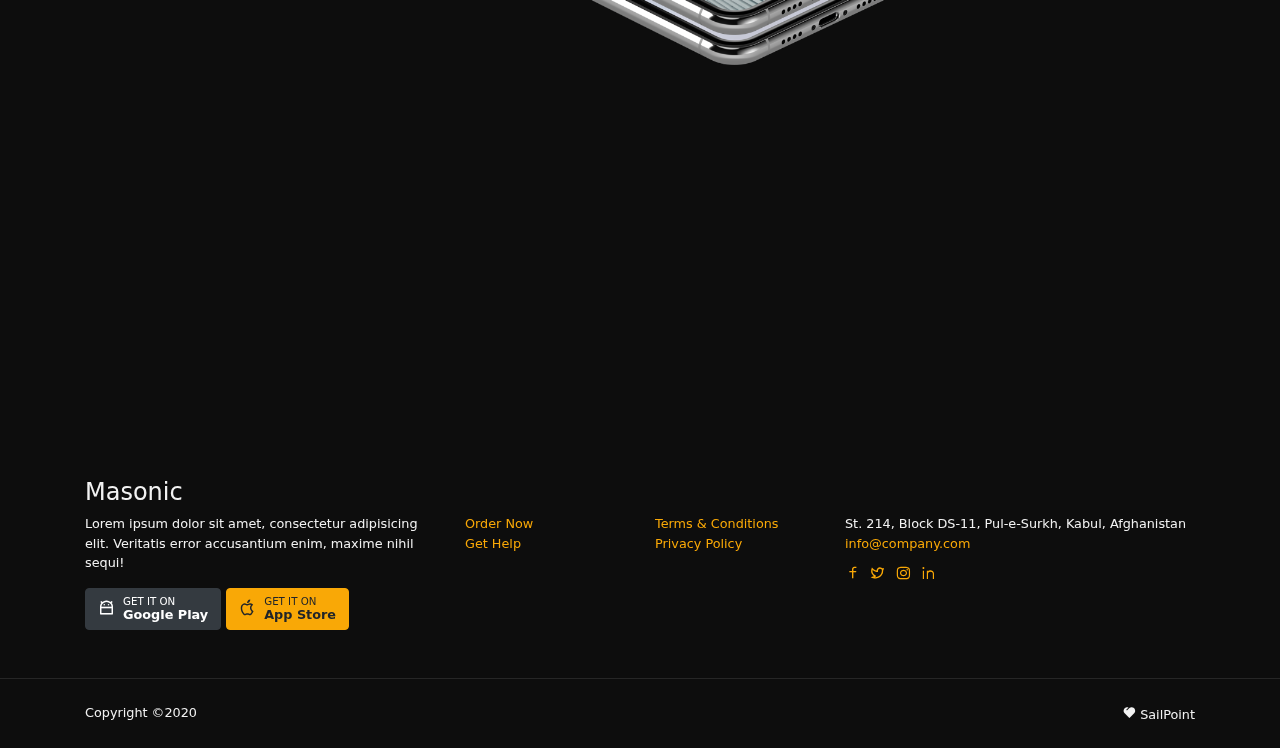
==== commit 0037cf4e: "sailpoint 2" ====
--- a/sailpoint/index.html
+++ b/sailpoint/index.html
@@ -94,18 +94,61 @@
 							<p class="lead lax" data-lax-preset="fadeInOut">STATIM®, a cloud-powered Life and General Insurance solution is designed to remove complexities for insurance businesses. As a next-gen platform, Statim LI and Statim GI take care of all aspects like sales and distribution, policy administration, claims settlement, and billing management. It perfectly suits the requirements of insurers, agents, brokers, and web aggregators. Our comprehensive business managaemant system unifies all underwriting & claims , policy administartion, customer servicing and reporting.</p>
 						</div>
 					</div>
+
+<!-- Info Section -->
+<section class="info mt-5 py-5">
+	<div class="container">
+		<div class="row">
+			<div class="col-sm-6 lax mb-5 mb-sm-0" data-lax-preset="lazy">
+				<div class="text-muted">Why chose STATIM®</div>
+				<h2 class="display-4 font-weight-bold mb-3">What makes STATIM® Stand Apart?</h2>
+				
+				
+			</div>
+			<div class="col-sm-6 mt-5 mt-sm-0 text-left">
+				<div class="img-wrapper mt-5 mt-sm-0 d-inline-block">
+					<ul>
+						<li style="margin-bottom: 1.5cm;">Individual rating and pricing engine component</li>
+						<li style="margin-bottom: 1.5cm;">Comprehensive risk referencing solutions</li>
+						<li style="margin-bottom: 1.5cm;">360-degree integrated solution</li>
+						<li style="margin-bottom: 1.5cm;">Transparency across all business processes</li>
+						<li style="margin-bottom: 1.5cm;">Fully automated workflow</li>
+						<li style="margin-bottom: 1.5cm;">Improve operational efficiency</li>
+						<li style="margin-bottom: 1.5cm;">Flexible to changing regulatory requirements</li>
+					</ul>
+				</div>
+			</div>
+		</div>
+	</div>
+</section>
+<!-- End Info Section -->
+
+<!-- Accelerate Growth Section -->
+
+<div class="container">
+	<div class="row">
+		<div class="col-sm-8 offset-sm-2 text-center">
+			<h2 class="display-4 font-weight-bold mb-3 lax" data-lax-preset="fadeInOut">Accelerate Growth and Streamline Channels of the Insurance Lifecycle</h2>
+		</div>
+	</div>
 					<div class="row mt-5">
 						<div class="col-sm-4 lax" data-lax-preset="fadeOut" data-lax-translate-y="(vh*0.5) 0, (vh) 100" data-lax-anchor="self">
-							<div class="h4">Made with HTML5</div>
-							<p class="font-weight-light text-muted">Lorem ipsum dolor sit amet, consectetur adipisicing elit. Modi distinctio rerum, adipisci itaque ullam quos libero iusto non ut.</p>
+						
+							<div class="h4">Policy Administrator</div>
+							<p class="font-weight-light text-muted">An expert auto-underwriting tool automating decision, categorizing risks and offering a configurable Product Configurator for Streamlined rule Setup, with centralization for calculation and logic reuse.</p>
 						</div>
 						<div class="col-sm-4 lax" data-lax-preset="fadeOut" data-lax-translate-y="(vh*0.5) 0, (vh) 100" data-lax-anchor="self">
-							<div class="h4">Tested in Browsers</div>
-							<p class="font-weight-light text-muted">Lorem ipsum dolor sit amet, consectetur adipisicing elit. Modi distinctio rerum, adipisci itaque ullam quos libero iusto non ut.</p>
+							
+							<div class="h4">Claims Management System </div>
+							<p class="font-weight-light text-muted">Enables easy tracking and managing of entire insurance claims processing with a flexible business rule and workflow configuration. CMS also also provides triggers for generating notifications and comprehensive MIS reporting.</p>
 						</div>
 						<div class="col-sm-4 lax" data-lax-preset="fadeOut" data-lax-translate-y="(vh*0.5) 0, (vh) 100" data-lax-anchor="self">
-							<div class="h4">Scroll Animated</div>
-							<p class="font-weight-light text-muted">Lorem ipsum dolor sit amet, consectetur adipisicing elit. Modi distinctio rerum, adipisci itaque ullam quos libero iusto non ut.</p>
+							<div class="h4">Distribution and Workflow Management</div>
+							<p class="font-weight-light text-muted">Our user-friendly interface empowers authorized users to efficiently handle daily tasks, enhances management control and ensures decision-making accountability. It includes a unique KPI engine for defining eleigibility , calculations, and apayouts with robust performance criteria.</p>
+						</div>
+						<div class="col-sm-4 lax" data-lax-preset="fadeOut" data-lax-translate-y="(vh*0.5) 0, (vh) 100" data-lax-anchor="self">
+							<div class="h4">Business Intelligence and Reporting</div>
+							<p class="font-weight-light text-muted">Business Intelligence and Reporting solutions help the operational and executive management gain easy and timely access to high-quality, robust information required for decision-making to achieve the business gaols.</p>
 						</div>
 					</div>
 				</div>
@@ -119,7 +162,6 @@
 						<div class="col-sm-8 offset-sm-2 text-center">
 							<div class="text-muted lax" data-lax-preset="fadeInOut">the package</div>
 							<h2 class="display-4 font-weight-bold mb-3 lax" data-lax-preset="fadeInOut">STATIM®- Core Application Features</h2>
-							<p class="lead lax" data-lax-preset="fadeInOut">Lorem ipsum dolor sit amet, consectetur adipisicing elit. Earum sed, necessitatibus deserunt magnam voluptatibus tempora incidunt odit dolore delectus! Ut autem veritatis!</p>
 						</div>
 					</div>
 					<div class="row mt-5 text-center">
@@ -173,23 +215,51 @@
 				<div class="container">
 					<div class="row">
 						<div class="col-sm-6 lax mb-5 mb-sm-0" data-lax-preset="lazy">
-							<div class="text-muted">Why chose STATIM®</div>
-							<h2 class="display-4 font-weight-bold mb-3">What makes STATIM® Stand Apart?</h2>
-							<ul class="list-square">
-								<li>Individual rating and pricing engine component</li>
-								<li>Comprehensive risk referencing solutions</li>
-								<li>360-degree integrated solution</li>
-								<li>Transparency across all business processes</li>
-								<li>Fully automated workflow</li>
-								<li>Improve operational efficiency</li>
-								<li>Flexible to changing regulatory requirements</li>
+							<div class="text-muted">mSTATIM®</div>
+							<h2 class="display-4 font-weight-bold mb-3">mSTATIM®- Simplified Mobile Application for Insurance Process</h2>
+							<ul style="list-style-type: none; padding-left: 0;">
+								<li style="margin-bottom: 1.5cm; display: flex; align-items: flex-start;">
+									<img src="https://via.placeholder.com/20" alt="Icon" style="margin-right: 17px;">
+									<div>
+										<h3 style="margin: 0;">Daily Sales Report</h3>
+										<p style="margin: 0;">Record and manage daily meetings and work electronically.</p>
+									</div>
+
+									<li style="margin-bottom: 1.5cm; display: flex; align-items: flex-start;">
+										<img src="https://via.placeholder.com/20" alt="Icon" style="margin-right: 17px;">
+										<div>
+											<h3 style="margin: 0;">Pre-Inspection Module *</h3>
+											<p style="margin: 0;">An intuitive way to do an electronic pre-inspection process to ease the underwriting decision-making process.</p>
+										</div>
+
+										<li style="margin-bottom: 1.5cm; display: flex; align-items: flex-start;">
+											<img src="https://th.bing.com/th/id/OIP.Bwr8myyHiilhaA-NwX7vUgHaHa?pid=ImgDet&w=191&h=191&c=7" width="60" height="auto" alt="Icon" style="margin-right: 17px;">
+											<div>
+												<h3 style="margin: 0;">Policy Origination System [POS] *</h3>
+												<p style="margin: 0;">Extension of Quote and policy generation for B2B $ B2C.</p>
+											</div>
+										
+										<li style="margin-bottom: 1.5cm; display: flex; align-items: flex-start;">
+											<img src="https://th.bing.com/th/id/OIG1.f9APZo4NKwFVIctBSh5s?w=270&h=270&c=6&r=0&o=5&pid=ImgGn" width="60" height="auto" alt="Icon" style="margin-right: 17px;">
+											<div>
+												<h3 style="margin: 0;">Premium Calculator</h3>
+												<p style="margin: 0;">Provides insight into premium calculation even before the generation of product/proposal.</p>
+											</div>
+										
+											<li style="margin-bottom: 1.5cm; display: flex; align-items: flex-start;">
+												<img src="https://th.bing.com/th/id/OIG4.ZEn7531aenLpDxXIL4yX?pid=ImgGn" width="60" height="auto" alt="Icon" style="margin-right: 17px;">
+												<div>
+													<h3 style="margin: 0;">Document Management System</h3>
+													<p style="margin: 0;">Substantiate the risk metrics mentioned in the proposal by uploading the applicable document.</p>
+												</div>
+								</li>
+								
 							</ul>
 							
 						</div>
 						<div class="col-sm-6 mt-5 mt-sm-0 text-right">
 							<div class="img-wrapper mt-5 mt-sm-0 d-inline-block">
-								<img src="img/product-600x1200-4.png" class="img-fluid max-vh-80 lax" data-lax-translate-x="(vh*0.2) -150, (vh*0.5) -50" data-lax-anchor="self" alt="Product Preview" />
-								<img src="img/product-600x1200-5.png" class="img-fluid max-vh-80 absolute lax" data-lax-translate-x="" data-lax-anchor="self" alt="Product Preview" />
+								<img src="https://www.novactech.com/_next/image?url=%2Fimages%2Fstatim%2Fmobwebstatim-general.png&w=1920&q=100" width="500" height="auto" alt="Novac Tech Image"/>
 							</div>
 						</div>
 					</div>
--- a/sailpoint/css/styles.css
+++ b/sailpoint/css/styles.css
@@ -222,7 +222,7 @@
 
   .cursor {
     display: none; } 
-
+ 
   }
 /* :) Let's meke internet BEAUTIFUL*/
 /*
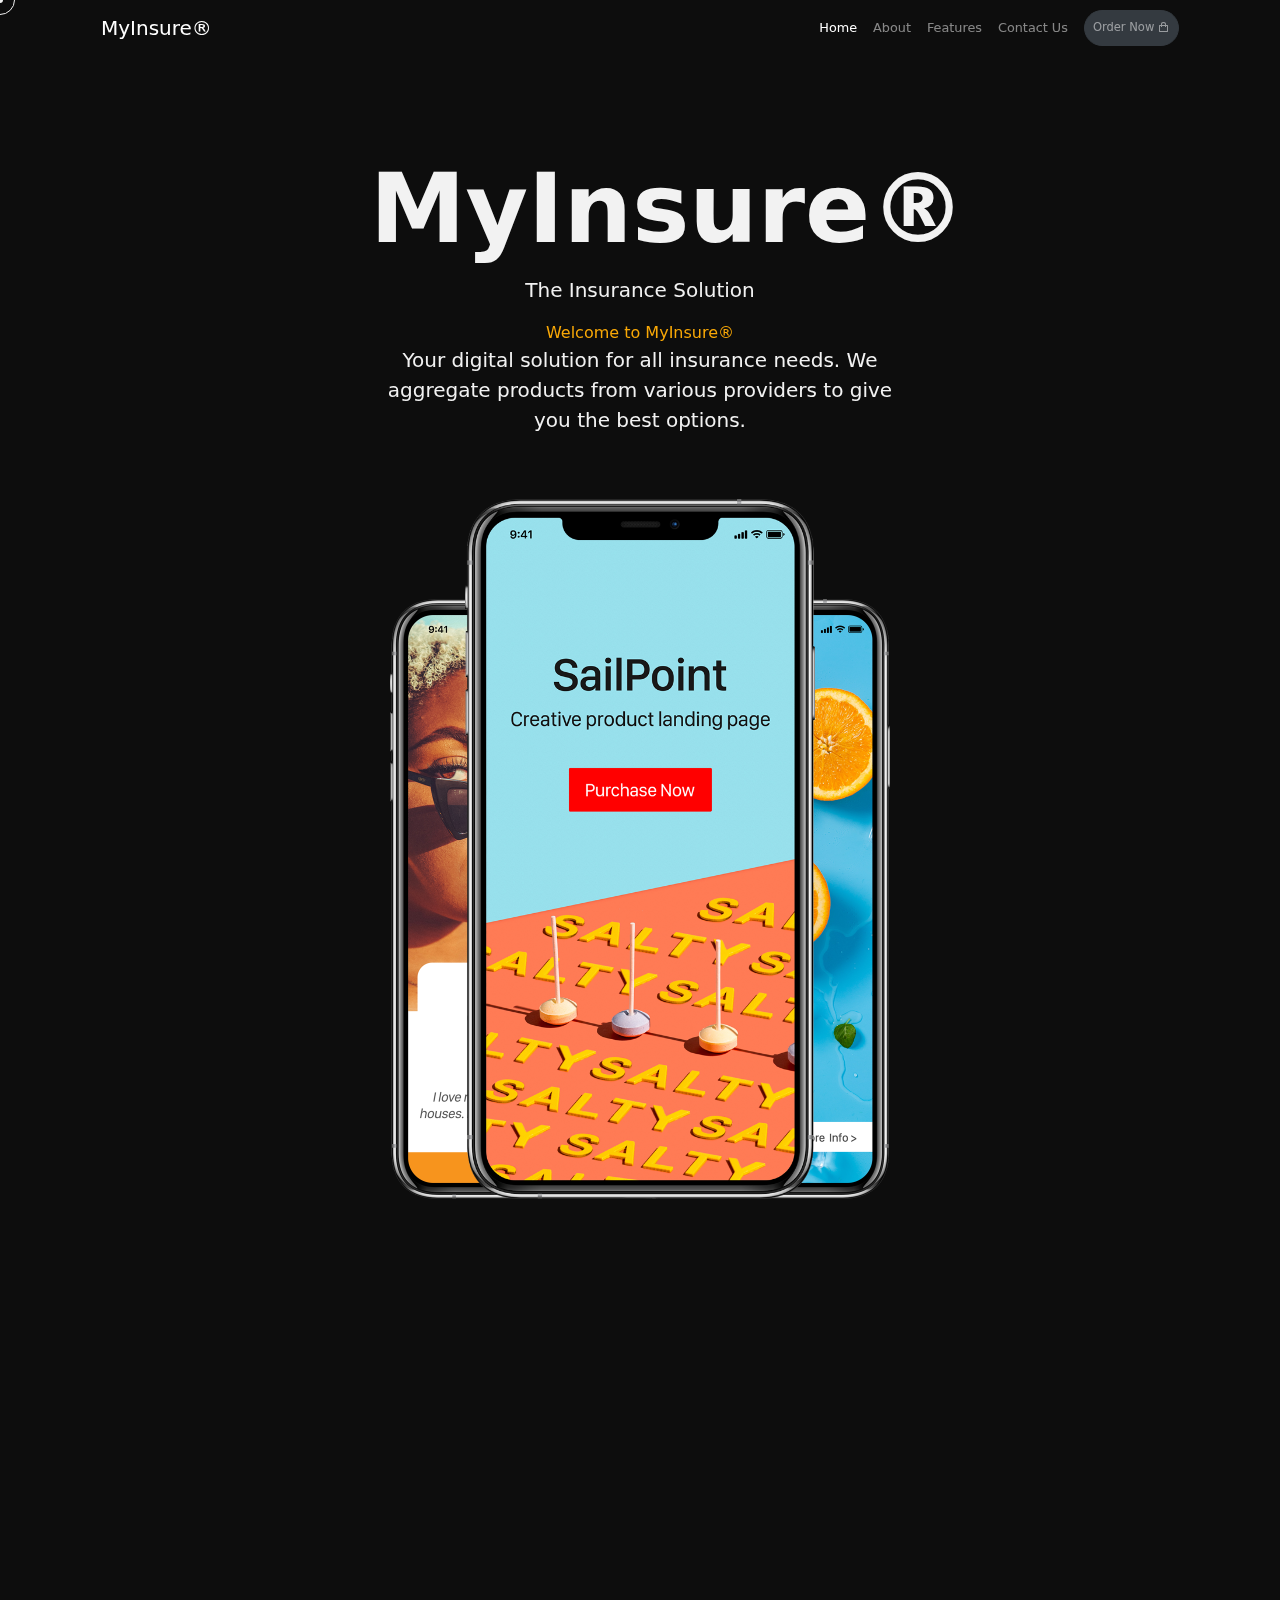
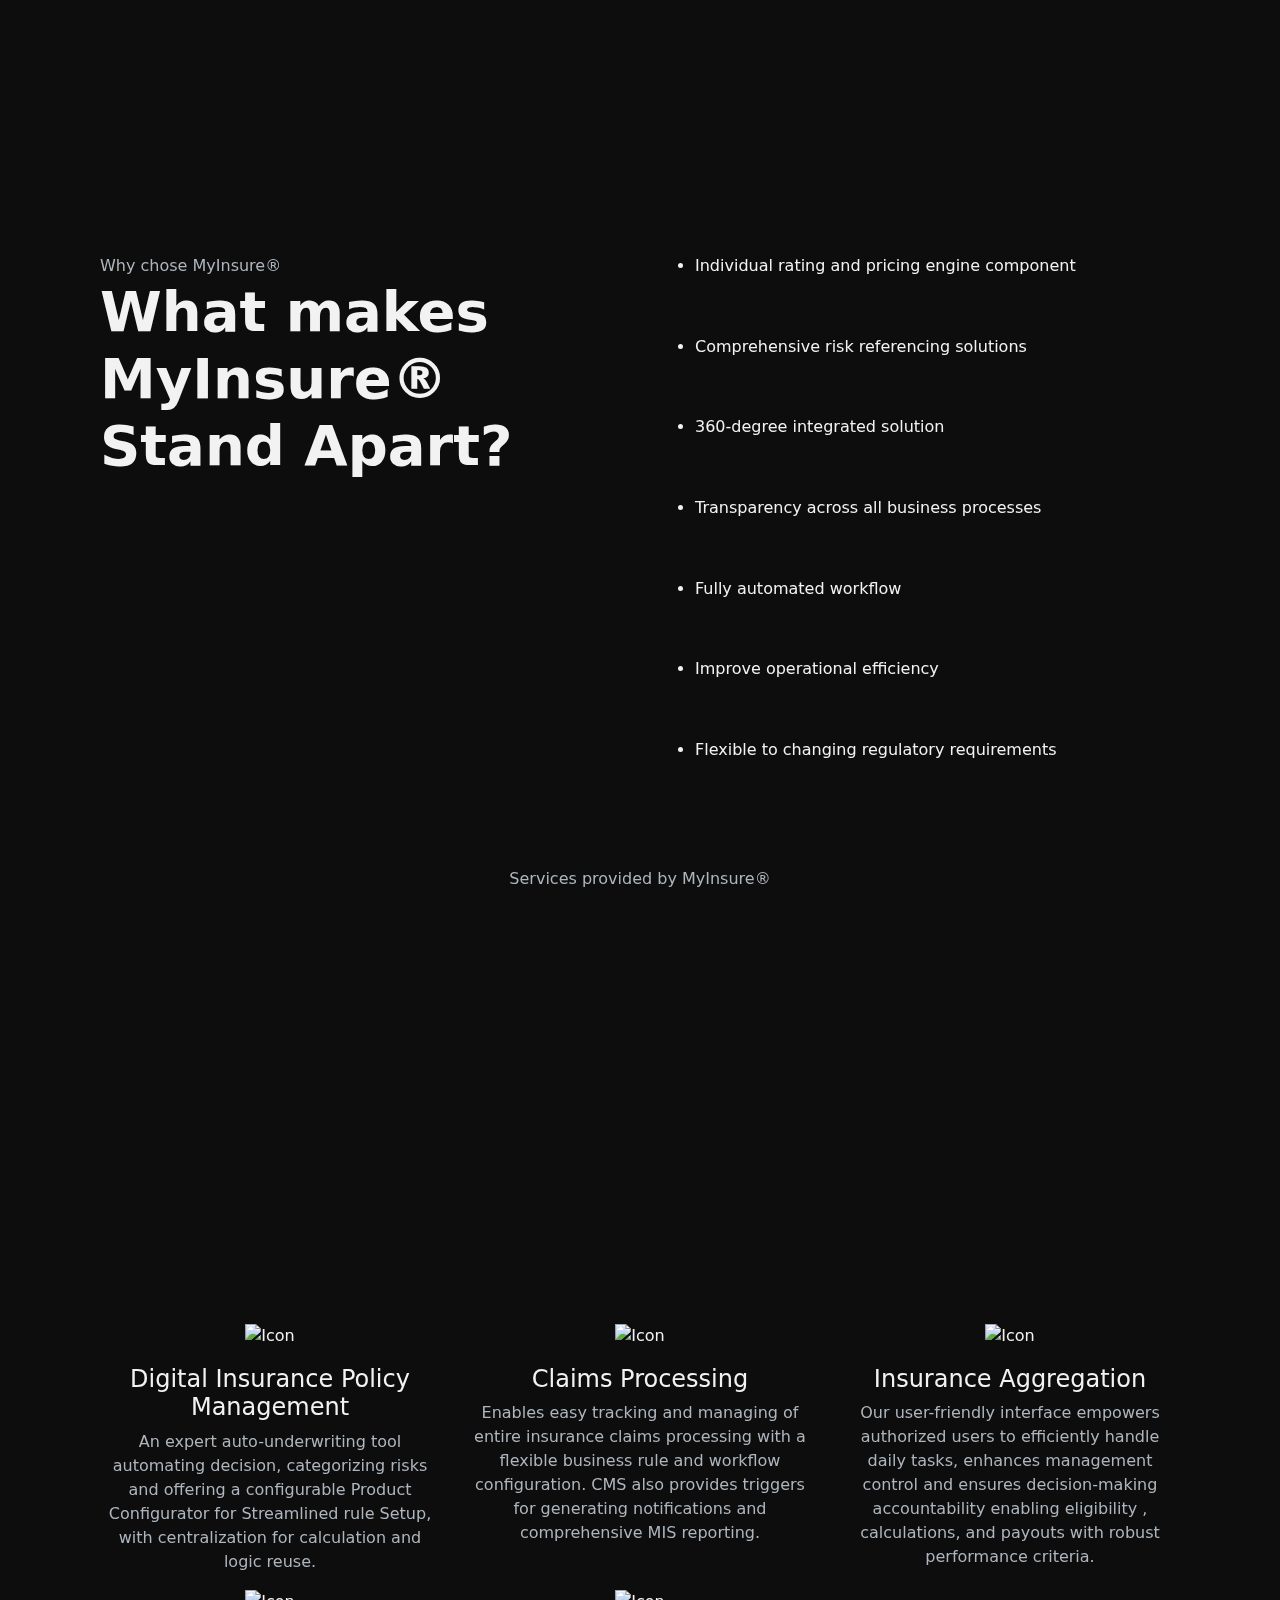
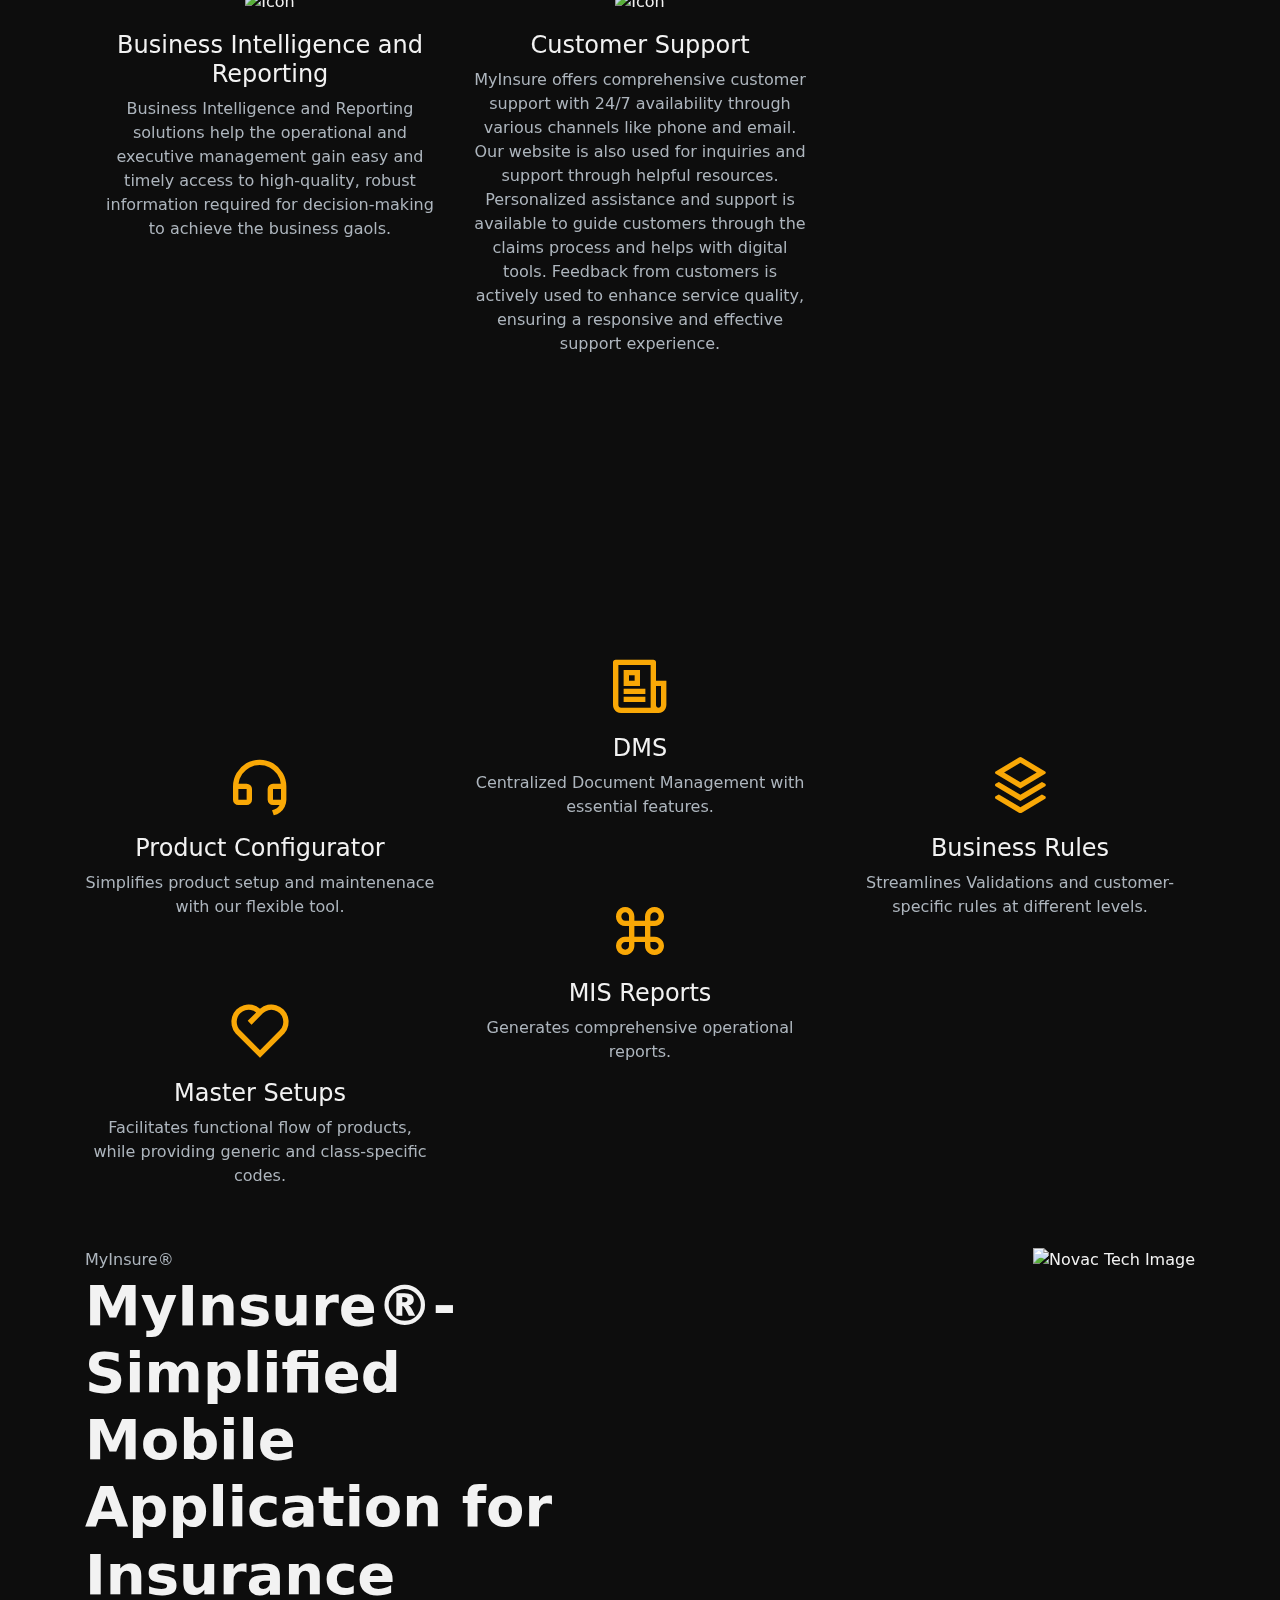
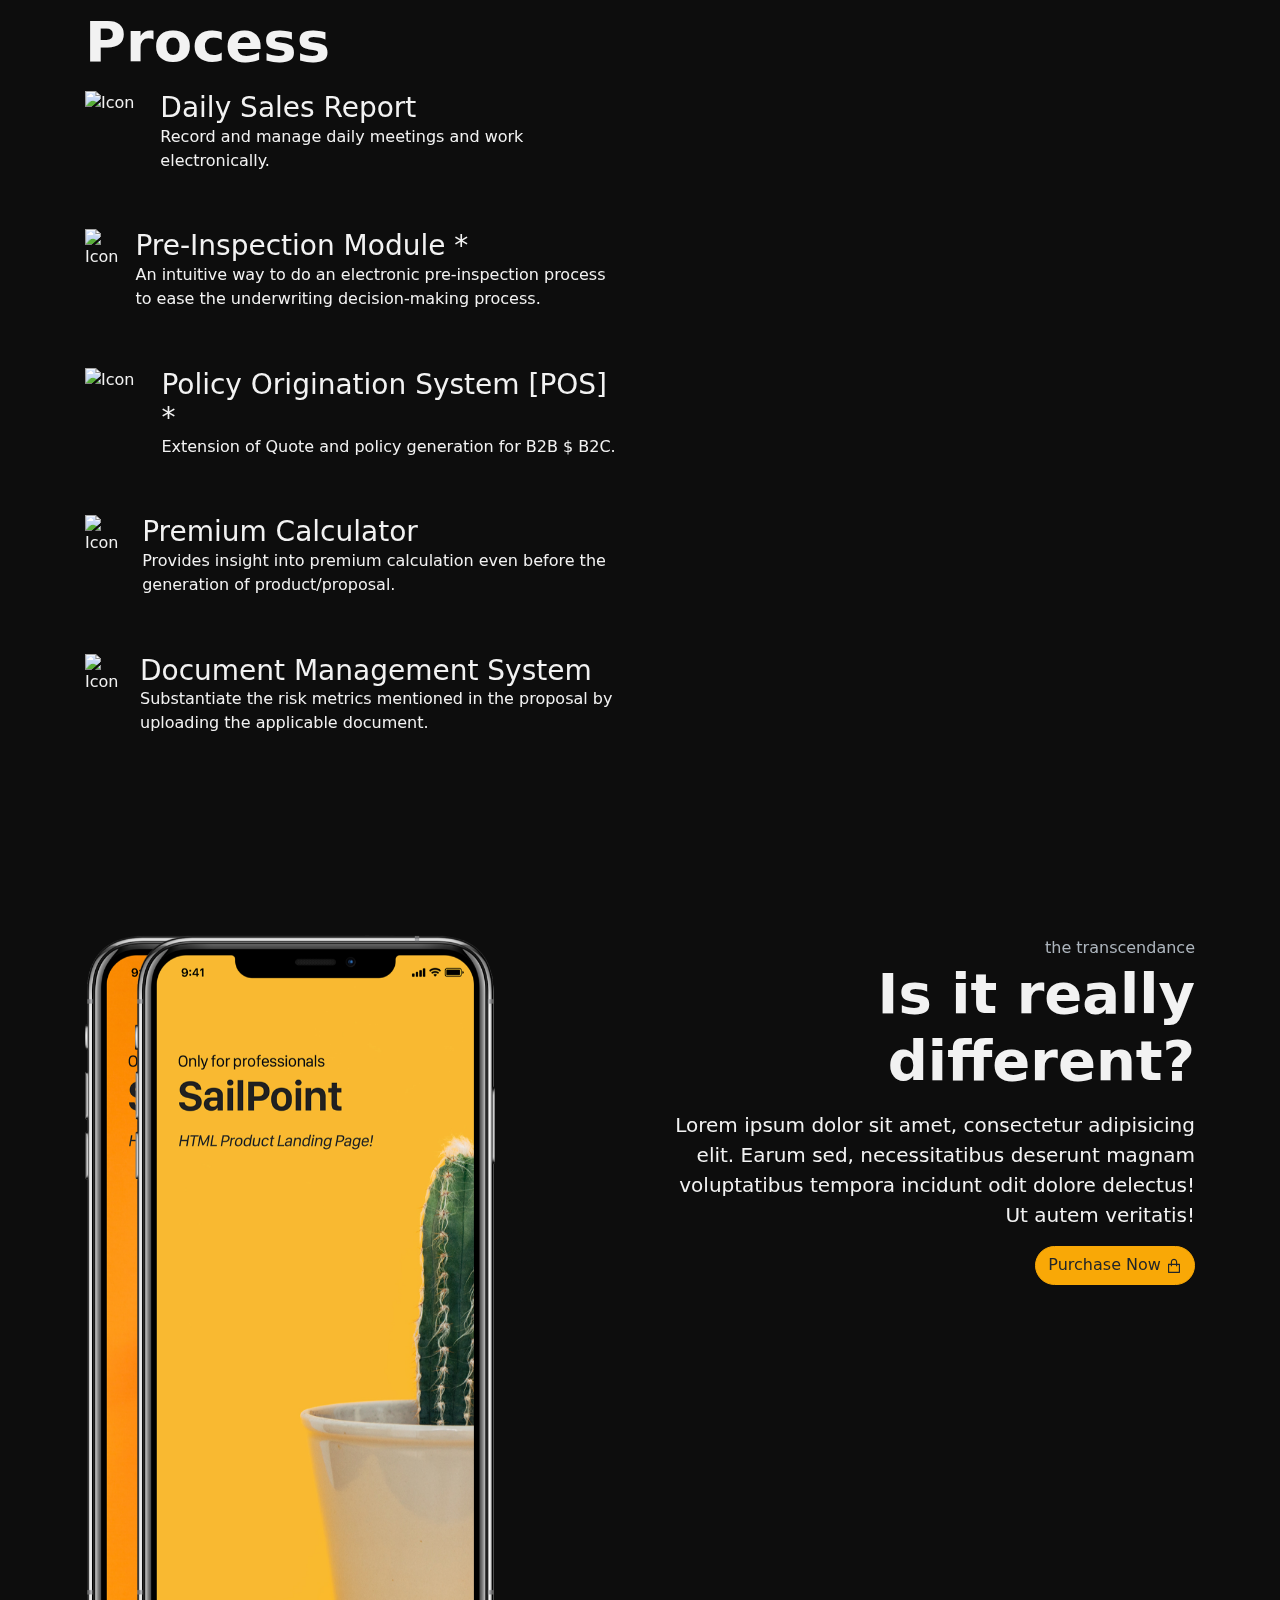
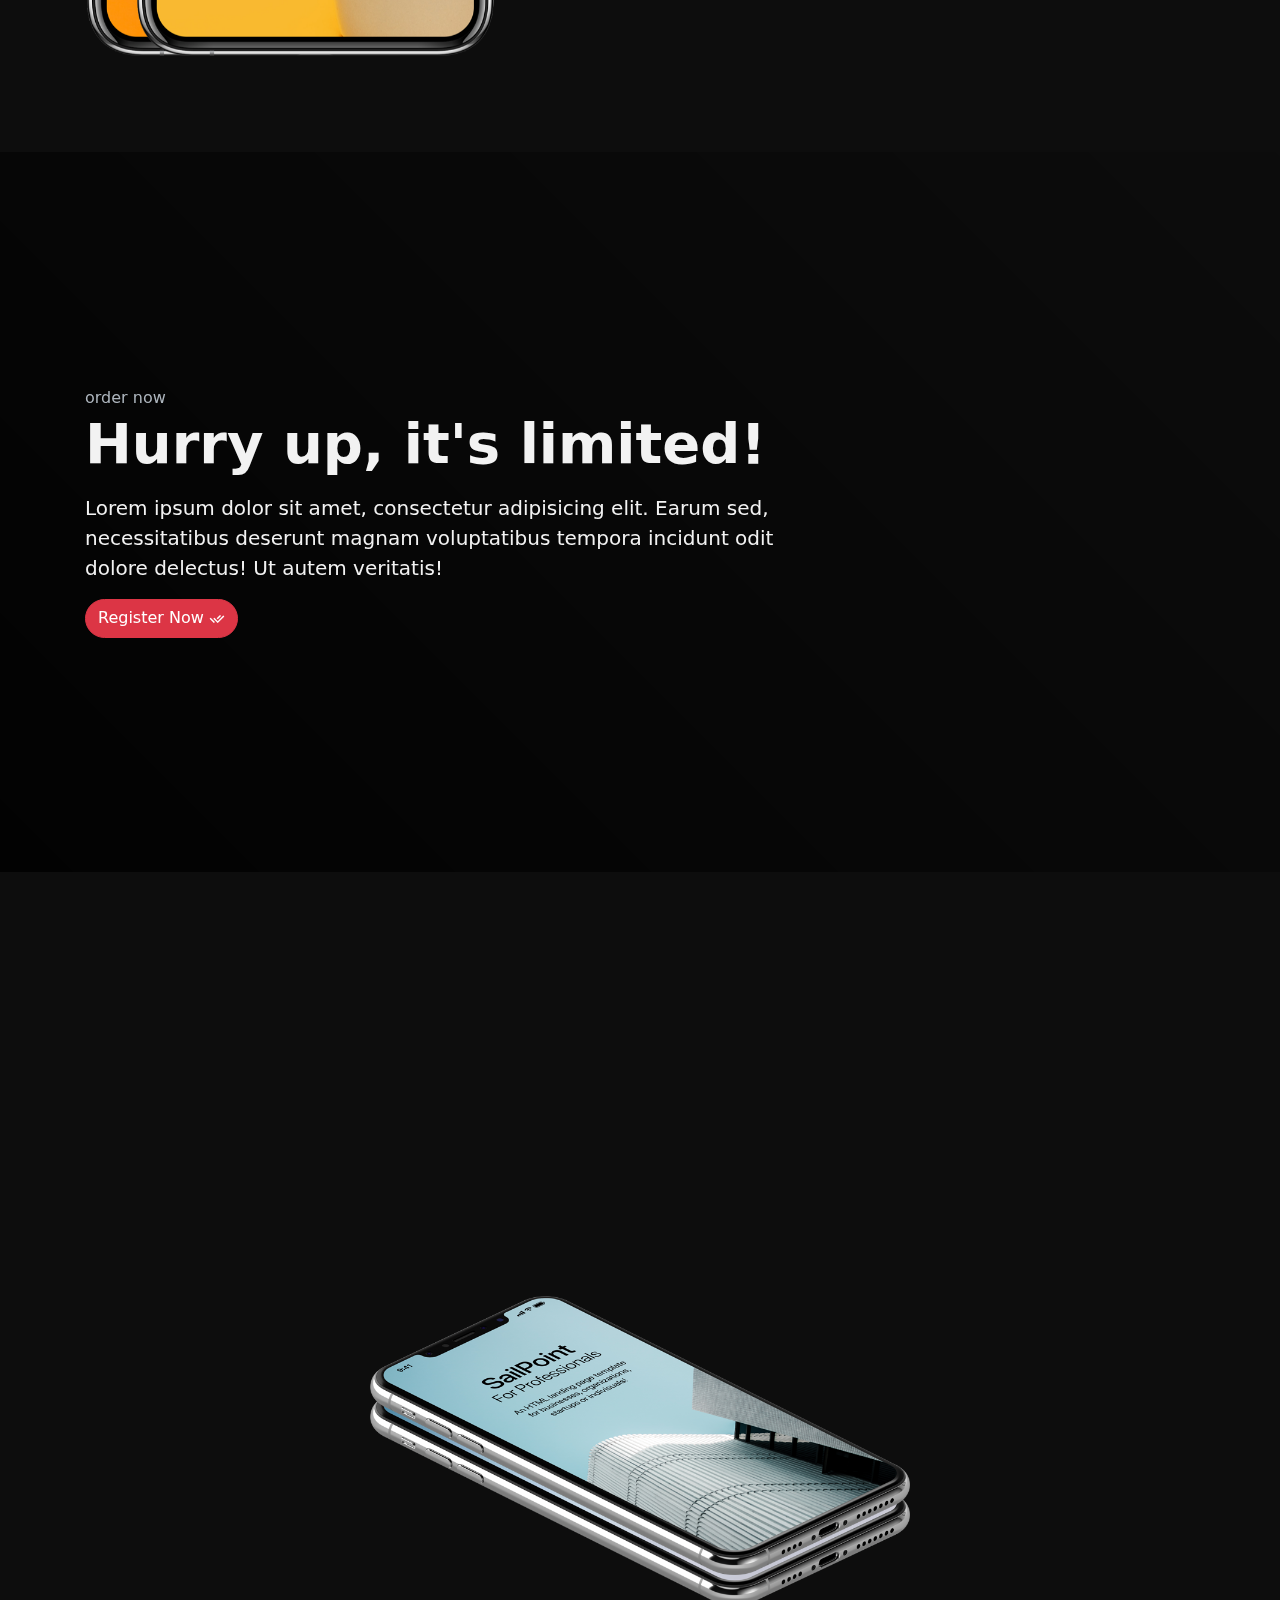
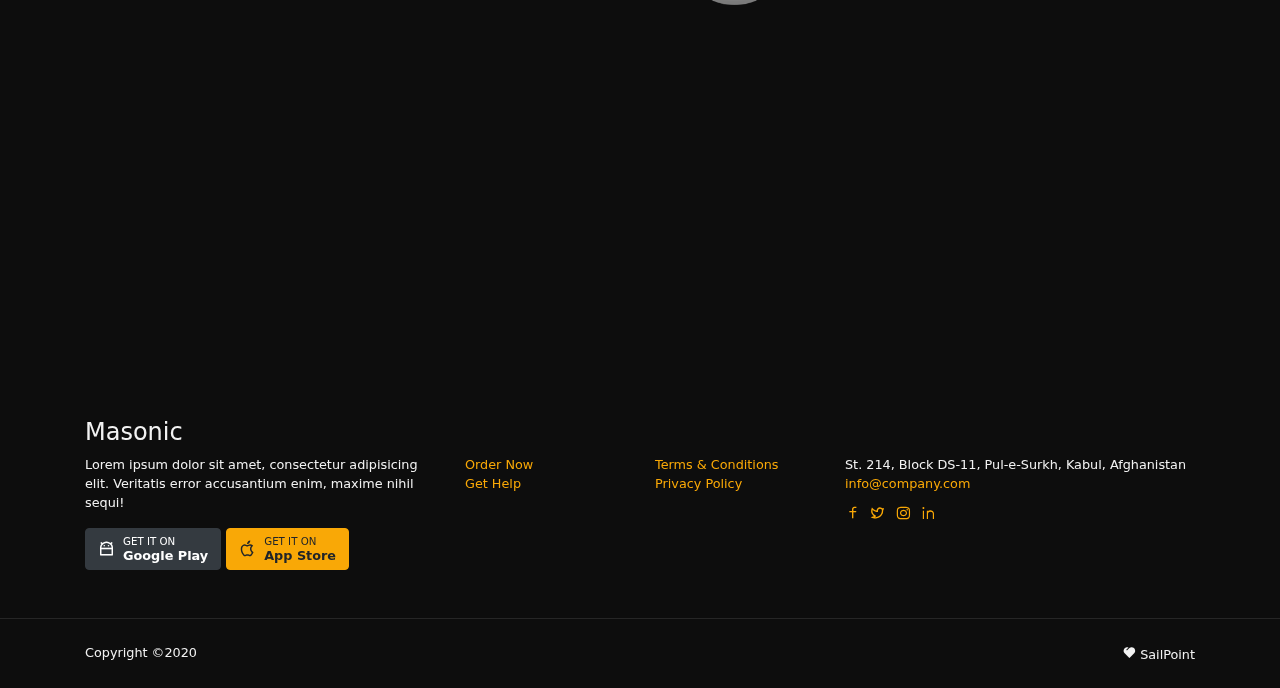
==== commit 73037aa0: "sailpoint" ====
--- a/sailpoint/index.html
+++ b/sailpoint/index.html
@@ -26,7 +26,7 @@
 		<header class="menu-header">
 			<div class="container">
 				<nav class="navbar navbar-dark small navbar-expand-lg">
-					<a class="navbar-brand" href="index.html">STATIM®</a>
+					<a class="navbar-brand" href="index.html">MyInsure®</a>
 					<button class="navbar-toggler" type="button" data-toggle="collapse" data-target="#navbarSupportedContent" aria-controls="navbarSupportedContent" aria-expanded="false" aria-label="Toggle navigation">
 					<span class="navbar-toggler-icon"></span>
 					</button>
@@ -42,7 +42,7 @@
 								<a class="nav-link" href="#features">Features</a>
 							</li>
 							<li class="nav-item">
-								<a class="nav-link" href="#specs">Specs</a>
+								<a class="nav-link" href="#specs">Contact Us</a>
 							</li>
 							<li class="nav-item ml-sm-2">
 								<a href="#" class="btn-round nav-link btn btn-dark btn-sm">Order Now <i class="ri-shopping-bag-line ri-center"></i></a>
@@ -61,10 +61,10 @@
 				<div class="container">
 					<div class="row lax" data-lax-translate-y="0 0, 400 100">
 						<div class="col-sm-6 offset-sm-3 text-center">
-							<h1 class="display-1 font-weight-bold">STATIM®</h1>
+							<h1 class="display-1 font-weight-bold">MyInsure®</h1>
 							<p class="lead">The Insurance Solution</p>
-							<a href="#" class="btn-link">A Life & General Insurance Platform</a>
-							<p class="lead">This comprehensive business management system unifies all underwriting & claims process management functions as well as business functions like accounting management and reporting. It is broadly classified into - STATIM LI for Life Insurance businesses and STATIM GI for General Insurance businesses, both the solution accelerates growth and streamlines all channels of the insurance life cycle.</p>
+							<a href="#" class="btn-link">Welcome to MyInsure®</a>
+							<p class="lead">Your digital solution for all insurance needs. We aggregate products from various providers to give you the best options.</p>
 						</div>
 					</div>
 					<!-- Product Preview Images -->
@@ -89,9 +89,9 @@
 				<div class="container">
 					<div class="row">
 						<div class="col-sm-8 offset-sm-2 text-center">
-							<div class="text-muted lax" data-lax-preset="fadeInOut">About STATIM®</div>
-							<h2 class="display-4 font-weight-bold mb-3 lax" data-lax-preset="fadeInOut">Reimagining the Future of Insurance Process with STATIM®</h2>
-							<p class="lead lax" data-lax-preset="fadeInOut">STATIM®, a cloud-powered Life and General Insurance solution is designed to remove complexities for insurance businesses. As a next-gen platform, Statim LI and Statim GI take care of all aspects like sales and distribution, policy administration, claims settlement, and billing management. It perfectly suits the requirements of insurers, agents, brokers, and web aggregators. Our comprehensive business managaemant system unifies all underwriting & claims , policy administartion, customer servicing and reporting.</p>
+							<div class="text-muted lax" data-lax-preset="fadeInOut">About MyInsure®</div>
+							<h2 class="display-4 font-weight-bold mb-3 lax" data-lax-preset="fadeInOut">Reimagining the Future of Insurance Process with MyInsure®</h2>
+							<p class="lead lax" data-lax-preset="fadeInOut">MyInsure is dedicated to transforming the insurance experience by digitalizing insurance products and services. We provide a seamless, efficient, and transparent process for all your insurance needs.</p>
 						</div>
 					</div>
 
@@ -100,8 +100,8 @@
 	<div class="container">
 		<div class="row">
 			<div class="col-sm-6 lax mb-5 mb-sm-0" data-lax-preset="lazy">
-				<div class="text-muted">Why chose STATIM®</div>
-				<h2 class="display-4 font-weight-bold mb-3">What makes STATIM® Stand Apart?</h2>
+				<div class="text-muted">Why chose MyInsure®</div>
+				<h2 class="display-4 font-weight-bold mb-3">What makes MyInsure® Stand Apart?</h2>
 				
 				
 			</div>
@@ -128,28 +128,36 @@
 <div class="container">
 	<div class="row">
 		<div class="col-sm-8 offset-sm-2 text-center">
-			<h2 class="display-4 font-weight-bold mb-3 lax" data-lax-preset="fadeInOut">Accelerate Growth and Streamline Channels of the Insurance Lifecycle</h2>
+			<div class="text-muted">Services provided by MyInsure®</div>
+			<h2 class="display-4 font-weight-bold mb-3 lax" data-lax-preset="fadeInOut">Accelerate Growth and Streamline Channels of your Insurance Lifecycle</h2>
 		</div>
 	</div>
 					<div class="row mt-5">
-						<div class="col-sm-4 lax" data-lax-preset="fadeOut" data-lax-translate-y="(vh*0.5) 0, (vh) 100" data-lax-anchor="self">
-						
-							<div class="h4">Policy Administrator</div>
+						<div class="col-sm-4 lax" data-lax-preset="fadeOut" data-lax-translate-y="(vh*0.5) 0, (vh) 100" data-lax-anchor="self" style="text-align: center;">
+							<img src="https://th.bing.com/th/id/OIP.Bwr8myyHiilhaA-NwX7vUgHaHa?pid=ImgDet&w=191&h=191&c=7" width="60" height="auto" alt="Icon" style="margin-bottom: 17px;">
+							<div class="h4">Digital Insurance Policy Management</div>
 							<p class="font-weight-light text-muted">An expert auto-underwriting tool automating decision, categorizing risks and offering a configurable Product Configurator for Streamlined rule Setup, with centralization for calculation and logic reuse.</p>
 						</div>
-						<div class="col-sm-4 lax" data-lax-preset="fadeOut" data-lax-translate-y="(vh*0.5) 0, (vh) 100" data-lax-anchor="self">
-							
-							<div class="h4">Claims Management System </div>
-							<p class="font-weight-light text-muted">Enables easy tracking and managing of entire insurance claims processing with a flexible business rule and workflow configuration. CMS also also provides triggers for generating notifications and comprehensive MIS reporting.</p>
-						</div>
-						<div class="col-sm-4 lax" data-lax-preset="fadeOut" data-lax-translate-y="(vh*0.5) 0, (vh) 100" data-lax-anchor="self">
-							<div class="h4">Distribution and Workflow Management</div>
-							<p class="font-weight-light text-muted">Our user-friendly interface empowers authorized users to efficiently handle daily tasks, enhances management control and ensures decision-making accountability. It includes a unique KPI engine for defining eleigibility , calculations, and apayouts with robust performance criteria.</p>
-						</div>
-						<div class="col-sm-4 lax" data-lax-preset="fadeOut" data-lax-translate-y="(vh*0.5) 0, (vh) 100" data-lax-anchor="self">
+						<div class="col-sm-4 lax" data-lax-preset="fadeOut" data-lax-translate-y="(vh*0.5) 0, (vh) 100" data-lax-anchor="self" style="text-align: center;">
+							<img src="https://th.bing.com/th/id/OIG3.bHWu.VqF7.m_1YoZhk73?w=270&h=270&c=6&r=0&o=5&pid=ImgGn" width="70" height="auto" alt="Icon" style="margin-bottom: 17px;">
+							<div class="h4">Claims Processing </div>
+							<p class="font-weight-light text-muted">Enables easy tracking and managing of entire insurance claims processing with a flexible business rule and workflow configuration. CMS also provides triggers for generating notifications and comprehensive MIS reporting. </p>
+						</div>
+						<div class="col-sm-4 lax" data-lax-preset="fadeOut" data-lax-translate-y="(vh*0.5) 0, (vh) 100" data-lax-anchor="self" style="text-align: center;">
+							<img src="https://th.bing.com/th/id/OIG3.xZa8QOTORdyHfeT7PQwC?w=1024&h=1024&rs=1&pid=ImgDetMain" width="80" height="auto" alt="Icon" style="margin-bottom: 17px;">
+							<div class="h4">Insurance Aggregation</div>
+							<p class="font-weight-light text-muted">Our user-friendly interface empowers authorized users to efficiently handle daily tasks, enhances management control and ensures decision-making accountability enabling eligibility , calculations, and payouts with robust performance criteria.</p>
+						</div>
+						<div class="col-sm-4 lax" data-lax-preset="fadeOut" data-lax-translate-y="(vh*0.5) 0, (vh) 100" data-lax-anchor="self" style="text-align: center;">
+							<img src="https://th.bing.com/th/id/OIG4.lU2WKZuHWNUmdh1kKBeq?w=270&h=270&c=6&r=0&o=5&pid=ImgGn" width="80" height="auto" alt="Icon" style="margin-bottom: 17px;">
 							<div class="h4">Business Intelligence and Reporting</div>
 							<p class="font-weight-light text-muted">Business Intelligence and Reporting solutions help the operational and executive management gain easy and timely access to high-quality, robust information required for decision-making to achieve the business gaols.</p>
 						</div>
+						<div class="col-sm-4 lax" data-lax-preset="fadeOut" data-lax-translate-y="(vh*0.5) 0, (vh) 100" data-lax-anchor="self" style="text-align: center;">
+							<img src="https://th.bing.com/th/id/R.6dba6e2a6353dbb68b4170baba2d32e1?rik=wt2GWytChQFovQ&riu=http%3a%2f%2fwww.miyens.com%2fwp-content%2fuploads%2f2017%2f12%2fcustomer-support-header.png&ehk=EEozZfFnLObj%2bXZbqHYhL%2bCWXaJZ4D%2b50kd%2byzfkmXM%3d&risl=&pid=ImgRaw&r=0" width="100" height="auto" alt="Icon" style="margin-bottom: 17px;">
+							<div class="h4">Customer Support</div>
+							<p class="font-weight-light text-muted">MyInsure offers comprehensive customer support with 24/7 availability through various channels like phone and email. Our website is also used for inquiries and support through helpful resources. Personalized assistance and support is available to guide customers through the claims process and helps with digital tools. Feedback from customers is actively used to enhance service quality, ensuring a responsive and effective support experience.</p>
+						</div>
 					</div>
 				</div>
 			</section>
@@ -161,7 +169,7 @@
 					<div class="row">
 						<div class="col-sm-8 offset-sm-2 text-center">
 							<div class="text-muted lax" data-lax-preset="fadeInOut">the package</div>
-							<h2 class="display-4 font-weight-bold mb-3 lax" data-lax-preset="fadeInOut">STATIM®- Core Application Features</h2>
+							<h2 class="display-4 font-weight-bold mb-3 lax" data-lax-preset="fadeInOut">MyInsure®- Core Application Features</h2>
 						</div>
 					</div>
 					<div class="row mt-5 text-center">
@@ -215,18 +223,18 @@
 				<div class="container">
 					<div class="row">
 						<div class="col-sm-6 lax mb-5 mb-sm-0" data-lax-preset="lazy">
-							<div class="text-muted">mSTATIM®</div>
-							<h2 class="display-4 font-weight-bold mb-3">mSTATIM®- Simplified Mobile Application for Insurance Process</h2>
+							<div class="text-muted">MyInsure®</div>
+							<h2 class="display-4 font-weight-bold mb-3">MyInsure®- Simplified Mobile Application for Insurance Process</h2>
 							<ul style="list-style-type: none; padding-left: 0;">
 								<li style="margin-bottom: 1.5cm; display: flex; align-items: flex-start;">
-									<img src="https://via.placeholder.com/20" alt="Icon" style="margin-right: 17px;">
+									<img src="https://c8.alamy.com/comp/2PG2ANH/daily-schedule-line-icon-monochrome-simple-daily-schedule-outline-icon-for-templates-web-design-and-infographics-2PG2ANH.jpg" width="60" height="auto" alt="Icon" style="margin-right: 17px;">
 									<div>
 										<h3 style="margin: 0;">Daily Sales Report</h3>
 										<p style="margin: 0;">Record and manage daily meetings and work electronically.</p>
 									</div>
 
 									<li style="margin-bottom: 1.5cm; display: flex; align-items: flex-start;">
-										<img src="https://via.placeholder.com/20" alt="Icon" style="margin-right: 17px;">
+										<img src="https://th.bing.com/th/id/R.d6ee5df9f08b6a4501c988a3c889756d?rik=oX7PyhrqQ6YM0w&riu=http%3a%2f%2fgetdrawings.com%2ffree-icon-bw%2funified-communications-icon-14.png&ehk=dLRM%2fjfMQQGxjWLbO4%2bBSG3sK00TOs%2bpIQi9sUULwvM%3d&risl=&pid=ImgRaw&r=0" width="60" height="auto" alt="Icon" style="margin-right: 17px;">
 										<div>
 											<h3 style="margin: 0;">Pre-Inspection Module *</h3>
 											<p style="margin: 0;">An intuitive way to do an electronic pre-inspection process to ease the underwriting decision-making process.</p>
